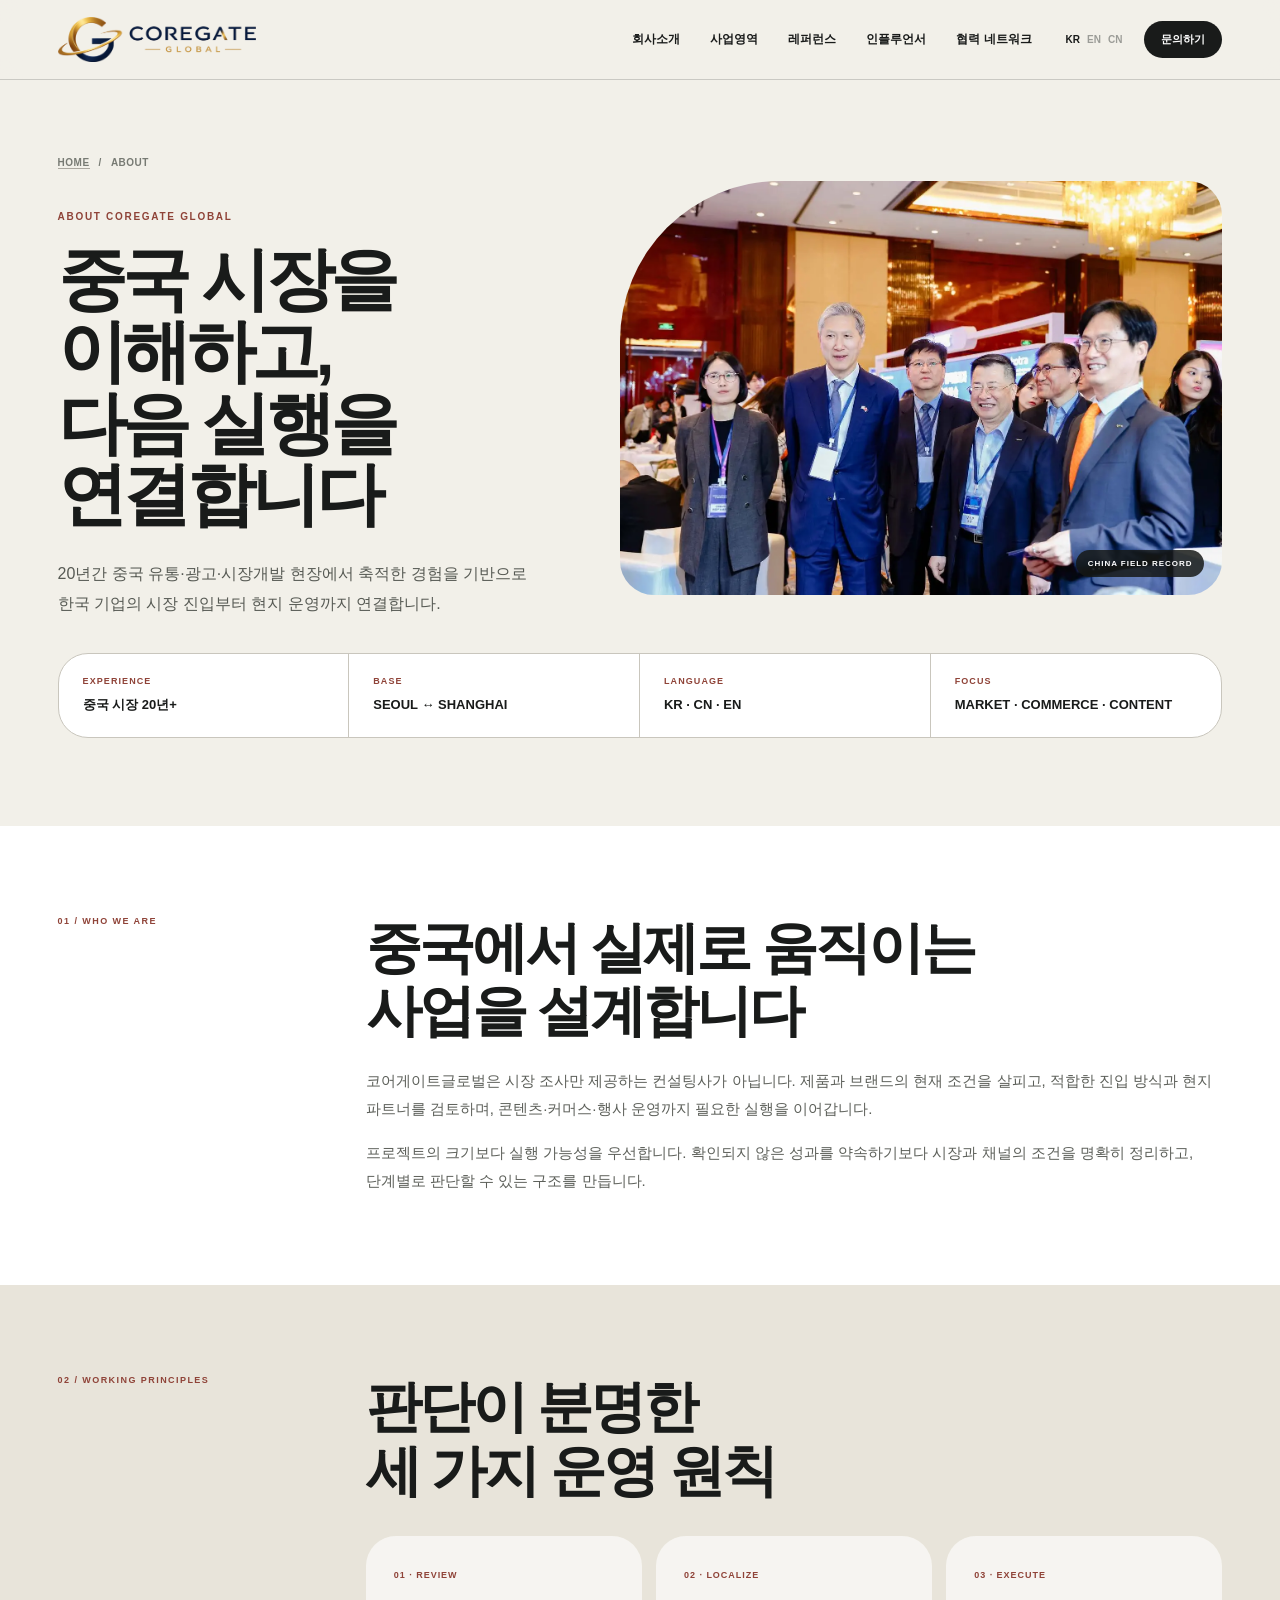
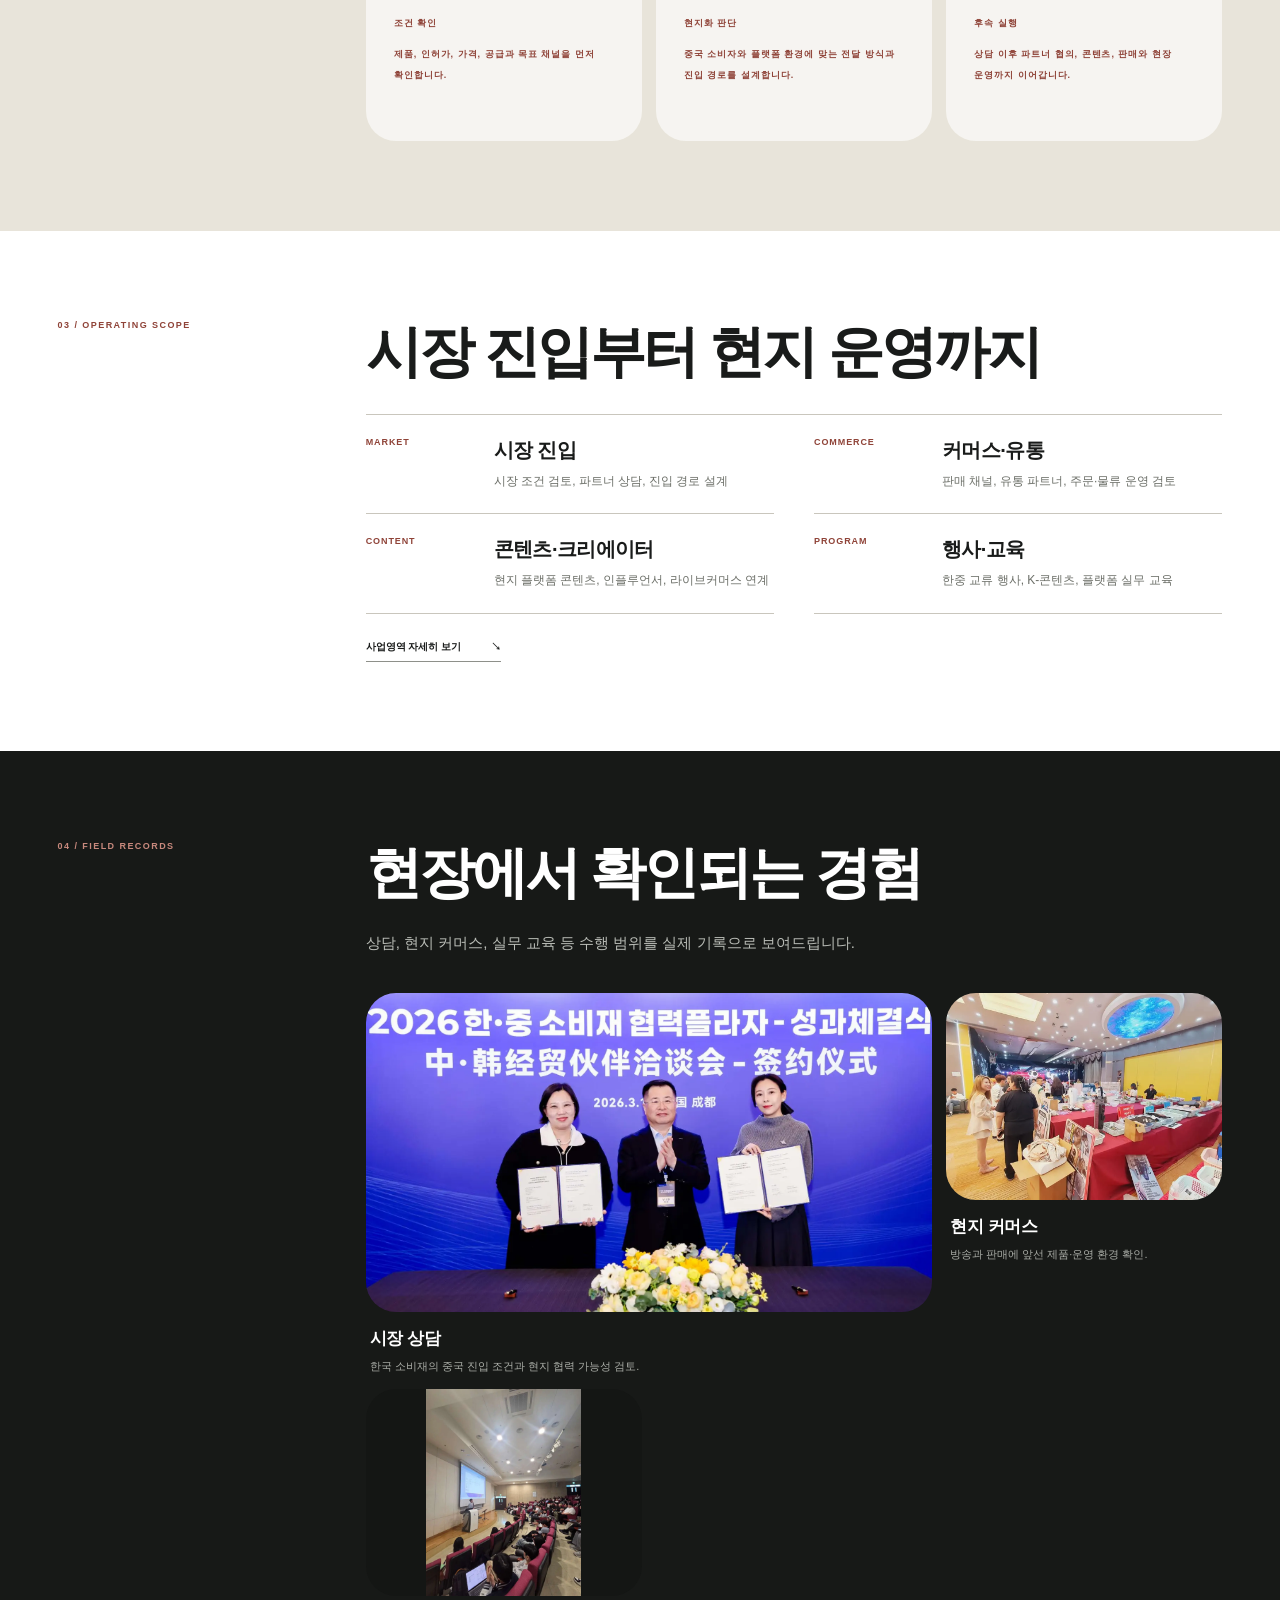
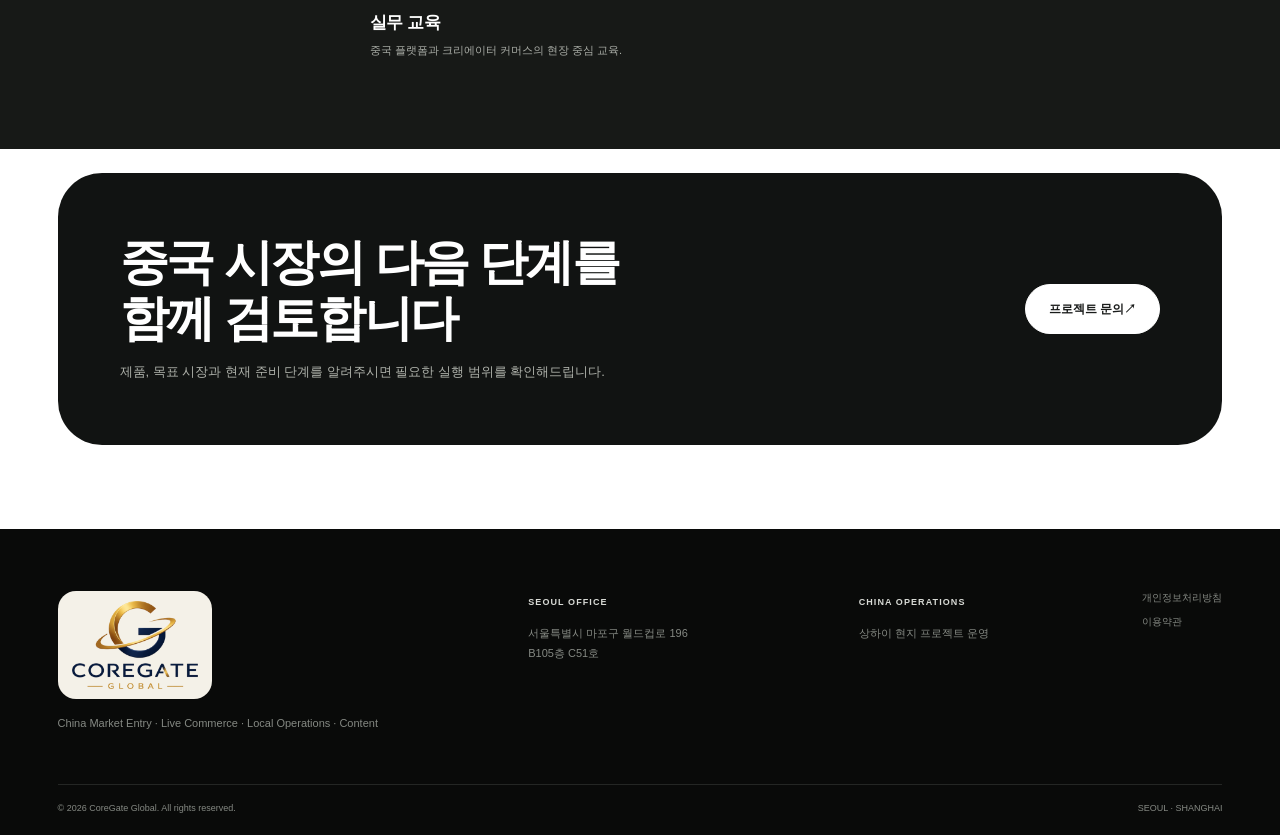
==== about/index.html @ c2f58ca5 "Expand company capability and network pages" ====
<!doctype html>
<html lang="ko">
<head>
  <meta charset="utf-8">
  <meta name="viewport" content="width=device-width,initial-scale=1">
  <meta name="description" content="20년 중국 시장 경험을 바탕으로 시장 진입, 유통, 콘텐츠, 현지 운영을 연결하는 CoreGate Global을 소개합니다.">
  <meta name="theme-color" content="#f2f0e9">
  <title>회사소개 | CoreGate Global</title>
  <link rel="canonical" href="https://www.coregateglobal.com/about/">
  <meta property="og:title" content="회사소개 | CoreGate Global">
  <meta property="og:description" content="중국 시장을 이해하고 한국 브랜드의 다음 실행을 연결합니다.">
  <meta property="og:type" content="website">
  <meta property="og:url" content="https://www.coregateglobal.com/about/">
  <meta property="og:image" content="https://www.coregateglobal.com/assets/media/kotra-chengdu-delegation.webp">
  <link rel="stylesheet" href="../assets/site.css">
  <link rel="stylesheet" href="../assets/pages.css">
</head>
<body>
  <a class="skip" href="#content">본문 바로가기</a>
  <header class="site-header">
    <div class="shell nav-row">
      <a class="wordmark" href="../index.html" aria-label="CoreGate Global 홈"><img src="../assets/media/coregate-global-logo-horizontal.png" alt="CoreGate Global"></a>
      <nav class="primary-nav" id="primary-nav" aria-label="주요 메뉴">
        <a href="./" aria-current="page"><span class="lang-ko">회사소개</span><span class="lang-en">About</span><span class="lang-zh">公司介绍</span></a>
        <a href="../business/"><span class="lang-ko">사업영역</span><span class="lang-en">Capabilities</span><span class="lang-zh">业务领域</span></a>
        <a href="../projects/"><span class="lang-ko">레퍼런스</span><span class="lang-en">References</span><span class="lang-zh">项目案例</span></a>
        <a href="../influencer/"><span class="lang-ko">인플루언서</span><span class="lang-en">Influencer</span><span class="lang-zh">达人合作</span></a>
        <a href="../network/"><span class="lang-ko">협력 네트워크</span><span class="lang-en">Network</span><span class="lang-zh">合作网络</span></a>
      </nav>
      <div class="nav-tools">
        <div class="language" aria-label="언어 선택"><button type="button" class="active" data-lang="ko">KR</button><button type="button" data-lang="en">EN</button><button type="button" data-lang="zh-CN">CN</button></div>
        <a class="nav-contact" href="../index.html#contact"><span class="lang-ko">문의하기</span><span class="lang-en">Contact</span><span class="lang-zh">联系</span></a>
        <button class="menu-toggle" type="button" aria-controls="primary-nav" aria-expanded="false" aria-label="메뉴 열기"><span></span><span></span></button>
      </div>
    </div>
  </header>

  <main id="content" class="subpage-main">
    <section class="page-hero">
      <div class="shell page-hero-grid">
        <div>
          <nav class="page-breadcrumb" aria-label="현재 위치"><a href="../index.html">HOME</a><span>/</span><span>ABOUT</span></nav>
          <p class="page-kicker">ABOUT COREGATE GLOBAL</p>
          <h1><span class="lang-ko">중국 시장을 이해하고,<br>다음 실행을 연결합니다</span><span class="lang-en">China insight.<br>Built for execution.</span><span class="lang-zh">理解中国市场，<br>连接下一步执行</span></h1>
          <p class="page-lead"><span class="lang-ko">20년간 중국 유통·광고·시장개발 현장에서 축적한 경험을 기반으로 한국 기업의 시장 진입부터 현지 운영까지 연결합니다.</span><span class="lang-en">Built on 20 years across China distribution, advertising and market development, we connect Korean companies from market entry to local execution.</span><span class="lang-zh">依托20年中国流通、广告及市场开发经验，为韩国企业衔接从市场进入到本地执行的全过程。</span></p>
        </div>
        <figure class="page-hero-media"><img src="../assets/media/kotra-chengdu-delegation.webp" alt="중국 현지 비즈니스 협력 현장"><figcaption>CHINA FIELD RECORD</figcaption></figure>
      </div>
    </section>

    <section class="page-facts-wrap" aria-label="회사 핵심 정보">
      <dl class="shell page-facts">
        <div><dt>EXPERIENCE</dt><dd><span class="lang-ko">중국 시장 20년+</span><span class="lang-en">20+ Years in China</span><span class="lang-zh">深耕中国市场20余年</span></dd></div>
        <div><dt>BASE</dt><dd>SEOUL ↔ SHANGHAI</dd></div>
        <div><dt>LANGUAGE</dt><dd>KR · CN · EN</dd></div>
        <div><dt>FOCUS</dt><dd>MARKET · COMMERCE · CONTENT</dd></div>
      </dl>
    </section>

    <section class="page-section">
      <div class="shell page-section-grid">
        <span class="page-section-label">01 / WHO WE ARE</span>
        <div class="page-copy">
          <h2><span class="lang-ko">중국에서 실제로 움직이는<br>사업을 설계합니다</span><span class="lang-en">Designed to move<br>in the China market.</span><span class="lang-zh">设计能够在中国市场<br>真正落地的业务</span></h2>
          <p><span class="lang-ko">코어게이트글로벌은 시장 조사만 제공하는 컨설팅사가 아닙니다. 제품과 브랜드의 현재 조건을 살피고, 적합한 진입 방식과 현지 파트너를 검토하며, 콘텐츠·커머스·행사 운영까지 필요한 실행을 이어갑니다.</span><span class="lang-en">CoreGate Global goes beyond market reports. We assess each product and brand, identify the right entry route and local partners, then connect the work to content, commerce and on-site programs.</span><span class="lang-zh">CoreGate Global不止提供市场报告。我们评估产品与品牌现状，筛选合适的进入路径与本地伙伴，并衔接内容、商业及现场项目执行。</span></p>
          <p><span class="lang-ko">프로젝트의 크기보다 실행 가능성을 우선합니다. 확인되지 않은 성과를 약속하기보다 시장과 채널의 조건을 명확히 정리하고, 단계별로 판단할 수 있는 구조를 만듭니다.</span><span class="lang-en">Feasibility comes before scale. Rather than promising unverified outcomes, we clarify market and channel conditions and build a structure for sound decisions at every stage.</span><span class="lang-zh">相较项目规模，我们更重视可执行性。不承诺未经验证的结果，而是明确市场与渠道条件，为各阶段建立可判断的工作结构。</span></p>
        </div>
      </div>
    </section>

    <section class="page-section alt">
      <div class="shell page-section-grid">
        <span class="page-section-label">02 / WORKING PRINCIPLES</span>
        <div class="page-copy">
          <h2><span class="lang-ko">판단이 분명한<br>세 가지 운영 원칙</span><span class="lang-en">Three principles<br>for clear execution.</span><span class="lang-zh">清晰执行的<br>三项原则</span></h2>
          <div class="principle-grid">
            <article><span>01 · REVIEW</span><h3><span class="lang-ko">조건 확인</span><span class="lang-en">Readiness First</span><span class="lang-zh">条件确认</span></h3><p><span class="lang-ko">제품, 인허가, 가격, 공급과 목표 채널을 먼저 확인합니다.</span><span class="lang-en">We begin with product, compliance, pricing, supply and channel readiness.</span><span class="lang-zh">首先确认产品、许可、价格、供应及目标渠道。</span></p></article>
            <article><span>02 · LOCALIZE</span><h3><span class="lang-ko">현지화 판단</span><span class="lang-en">Local Fit</span><span class="lang-zh">本地化判断</span></h3><p><span class="lang-ko">중국 소비자와 플랫폼 환경에 맞는 전달 방식과 진입 경로를 설계합니다.</span><span class="lang-en">We shape market messages and routes around Chinese consumers and platforms.</span><span class="lang-zh">依据中国消费者与平台环境设计传播方式和进入路径。</span></p></article>
            <article><span>03 · EXECUTE</span><h3><span class="lang-ko">후속 실행</span><span class="lang-en">Follow Through</span><span class="lang-zh">后续执行</span></h3><p><span class="lang-ko">상담 이후 파트너 협의, 콘텐츠, 판매와 현장 운영까지 이어갑니다.</span><span class="lang-en">After consultation, we continue through partner coordination, content, sales and field work.</span><span class="lang-zh">咨询后继续衔接伙伴洽谈、内容、销售及现场运营。</span></p></article>
          </div>
        </div>
      </div>
    </section>

    <section class="page-section">
      <div class="shell page-section-grid">
        <span class="page-section-label">03 / OPERATING SCOPE</span>
        <div class="page-copy">
          <h2><span class="lang-ko">시장 진입부터 현지 운영까지</span><span class="lang-en">From entry to local operations.</span><span class="lang-zh">从市场进入到本地运营</span></h2>
          <div class="operating-list">
            <article><span>MARKET</span><div><h3><span class="lang-ko">시장 진입</span><span class="lang-en">Market Entry</span><span class="lang-zh">市场进入</span></h3><p><span class="lang-ko">시장 조건 검토, 파트너 상담, 진입 경로 설계</span><span class="lang-en">Market review, partner consultation and entry planning</span><span class="lang-zh">市场条件评估、伙伴咨询与进入路径设计</span></p></div></article>
            <article><span>COMMERCE</span><div><h3><span class="lang-ko">커머스·유통</span><span class="lang-en">Commerce</span><span class="lang-zh">商业流通</span></h3><p><span class="lang-ko">판매 채널, 유통 파트너, 주문·물류 운영 검토</span><span class="lang-en">Sales channels, distribution partners and fulfillment review</span><span class="lang-zh">销售渠道、流通伙伴及订单物流运营评估</span></p></div></article>
            <article><span>CONTENT</span><div><h3><span class="lang-ko">콘텐츠·크리에이터</span><span class="lang-en">Content &amp; Creators</span><span class="lang-zh">内容与达人</span></h3><p><span class="lang-ko">현지 플랫폼 콘텐츠, 인플루언서, 라이브커머스 연계</span><span class="lang-en">Local-platform content, influencers and live commerce</span><span class="lang-zh">本地平台内容、达人及直播电商衔接</span></p></div></article>
            <article><span>PROGRAM</span><div><h3><span class="lang-ko">행사·교육</span><span class="lang-en">Programs &amp; Education</span><span class="lang-zh">活动与教育</span></h3><p><span class="lang-ko">한중 교류 행사, K-콘텐츠, 플랫폼 실무 교육</span><span class="lang-en">Korea–China events, K-content and platform education</span><span class="lang-zh">中韩交流活动、K-内容及平台实务教育</span></p></div></article>
          </div>
          <a class="page-inline-link" href="../business/"><span class="lang-ko">사업영역 자세히 보기</span><span class="lang-en">View Capabilities</span><span class="lang-zh">查看业务领域</span><span>↘</span></a>
        </div>
      </div>
    </section>

    <section class="page-section dark">
      <div class="shell page-section-grid">
        <span class="page-section-label">04 / FIELD RECORDS</span>
        <div class="page-copy">
          <h2><span class="lang-ko">현장에서 확인되는 경험</span><span class="lang-en">Experience, seen in the field.</span><span class="lang-zh">在现场得到印证的经验</span></h2>
          <p><span class="lang-ko">상담, 현지 커머스, 실무 교육 등 수행 범위를 실제 기록으로 보여드립니다.</span><span class="lang-en">Actual records across consultation, local commerce and practical education.</span><span class="lang-zh">以实际记录呈现市场咨询、本地商业及实务教育等工作范围。</span></p>
          <div class="page-photo-grid">
            <article class="page-photo wide"><figure><img src="../assets/media/kotra-china-entry-2026.webp" alt="중국 현지 시장 상담과 비즈니스 협의 현장" loading="lazy"></figure><h3><span class="lang-ko">시장 상담</span><span class="lang-en">Market Consultation</span><span class="lang-zh">市场咨询</span></h3><p><span class="lang-ko">한국 소비재의 중국 진입 조건과 현지 협력 가능성 검토.</span><span class="lang-en">Reviewing China-entry conditions and local partnership potential.</span><span class="lang-zh">评估韩国消费品进入中国的条件与本地合作可能性。</span></p></article>
            <article class="page-photo"><figure><img src="../assets/media/china-live-product-selection.webp" alt="중국 라이브커머스 제품 검토 현장" loading="lazy"></figure><h3><span class="lang-ko">현지 커머스</span><span class="lang-en">Local Commerce</span><span class="lang-zh">本地商业</span></h3><p><span class="lang-ko">방송과 판매에 앞선 제품·운영 환경 확인.</span><span class="lang-en">Product and operating review before broadcast and sales.</span><span class="lang-zh">直播与销售前的产品及运营环境确认。</span></p></article>
            <article class="page-photo contain"><figure><img src="../assets/media/creator-education-lecture.webp" alt="국내 도우인 실무 교육 강의 현장" loading="lazy"></figure><h3><span class="lang-ko">실무 교육</span><span class="lang-en">Practical Education</span><span class="lang-zh">实务教育</span></h3><p><span class="lang-ko">중국 플랫폼과 크리에이터 커머스의 현장 중심 교육.</span><span class="lang-en">Field-led education on China platforms and creator commerce.</span><span class="lang-zh">围绕中国平台与达人商业的现场型教育。</span></p></article>
          </div>
        </div>
      </div>
    </section>

    <section class="page-cta">
      <div class="shell page-cta-panel"><div><h2><span class="lang-ko">중국 시장의 다음 단계를<br>함께 검토합니다</span><span class="lang-en">Let’s review your next<br>move in China.</span><span class="lang-zh">共同研判中国市场的<br>下一步行动</span></h2><p><span class="lang-ko">제품, 목표 시장과 현재 준비 단계를 알려주시면 필요한 실행 범위를 확인해드립니다.</span><span class="lang-en">Share your product, target market and current stage—we will review the right scope.</span><span class="lang-zh">请告知产品、目标市场与当前准备阶段，我们将评估所需执行范围。</span></p></div><a class="button" href="../index.html#contact"><span class="lang-ko">프로젝트 문의</span><span class="lang-en">Start a Project</span><span class="lang-zh">项目咨询</span> ↗</a></div>
    </section>
  </main>

  <footer class="site-footer">
    <div class="shell footer-grid">
      <div class="footer-brand"><img src="../assets/media/coregate-global-logo.png" alt="CoreGate Global"><p>China Market Entry · Live Commerce · Local Operations · Content</p></div>
      <div><strong>SEOUL OFFICE</strong><p><span class="lang-ko">서울특별시 마포구 월드컵로 196<br>B105층 C51호</span><span class="lang-en">B105-C51, 196 World Cup-ro,<br>Mapo-gu, Seoul, Korea</span><span class="lang-zh">韩国首尔特别市麻浦区世界杯路196<br>B105层 C51号</span></p></div>
      <div><strong>CHINA OPERATIONS</strong><p><span class="lang-ko">상하이 현지 프로젝트 운영</span><span class="lang-en">Shanghai project operations</span><span class="lang-zh">上海本地项目运营</span></p></div>
      <div class="footer-links"><a href="../privacy.html"><span class="lang-ko">개인정보처리방침</span><span class="lang-en">Privacy</span><span class="lang-zh">隐私政策</span></a><a href="../terms.html"><span class="lang-ko">이용약관</span><span class="lang-en">Terms</span><span class="lang-zh">使用条款</span></a></div>
    </div>
    <div class="shell footer-bottom"><span>© 2026 CoreGate Global. All rights reserved.</span><span>SEOUL · SHANGHAI</span></div>
  </footer>
  <script src="../assets/site.js"></script>
</body>
</html>
---- assets/site.css ----
:root {
  --paper: #f2f0e9;
  --paper-deep: #e8e4da;
  --ink: #191b1a;
  --muted: #666963;
  --line: #c9c6bd;
  --white: #fff;
  --olive: #5e675b;
  --brick: #8f4338;
  --shell: 1380px;
  --gutter: clamp(22px, 4.5vw, 72px);
  --radius-lg: 44px;
  --radius-md: 28px;
  --radius-pill: 999px;
}

* { box-sizing: border-box; }
html { scroll-behavior: smooth; scroll-padding-top: 80px; }
body { margin: 0; background: var(--paper); color: var(--ink); font-family: "Pretendard", "Apple SD Gothic Neo", "Noto Sans KR", "Malgun Gothic", Arial, sans-serif; word-break: keep-all; -webkit-font-smoothing: antialiased; }
body.menu-open { overflow: hidden; }
a { color: inherit; text-decoration: none; }
button, input, select, textarea { font: inherit; }
button { color: inherit; }
img { display: block; width: 100%; }
figure, p, dl, dd { margin: 0; }
.shell { width: min(var(--shell), calc(100% - var(--gutter) * 2)); margin-inline: auto; }
.lang-en, .lang-zh { display: none; }
html[lang="en"] .lang-ko, html[lang="en"] .lang-zh { display: none !important; }
html[lang="en"] .lang-en { display: initial; }
html[lang="zh-CN"] .lang-ko, html[lang="zh-CN"] .lang-en { display: none !important; }
html[lang="zh-CN"] .lang-zh { display: initial; }
.skip { position: fixed; z-index: 999; left: 16px; top: -60px; padding: 12px 16px; background: var(--ink); color: var(--white); font-size: 13px; }
.skip:focus { top: 12px; }
.reveal { opacity: 1; transform: none; }
html.js .reveal { opacity: 0; transform: translateY(14px); transition: opacity .55s ease, transform .55s ease; }
html.js .reveal.is-visible { opacity: 1; transform: none; }

.site-header { position: fixed; z-index: 100; inset: 0 0 auto; height: 80px; background: rgba(242, 240, 233, .94); border-bottom: 1px solid rgba(25, 27, 26, .18); backdrop-filter: blur(12px); }
.nav-row { height: 100%; display: flex; align-items: center; }
.wordmark { display: inline-flex; align-items: center; min-width: 218px; }
.wordmark img { width: 198px; height: auto; }
.primary-nav { display: flex; align-self: stretch; gap: 30px; margin-left: auto; }
.primary-nav a { position: relative; display: grid; place-items: center; font-size: 12px; font-weight: 700; }
.primary-nav a::after { content: ""; position: absolute; left: 0; right: 100%; bottom: 18px; height: 1px; background: var(--ink); transition: right .2s ease; }
.primary-nav a:hover::after, .primary-nav a:focus-visible::after { right: 0; }
.nav-tools { display: flex; align-items: center; gap: 22px; margin-left: 34px; }
.language { display: flex; gap: 7px; }
.language button { padding: 0; border: 0; background: transparent; color: #9b9c97; font-size: 10px; font-weight: 850; cursor: pointer; }
.language button.active { color: var(--ink); }
.nav-contact { padding: 11px 17px; border-radius: var(--radius-pill); background: var(--ink); color: var(--white); font-size: 11px; font-weight: 800; }
.menu-toggle { display: none; width: 34px; height: 34px; padding: 7px; border: 0; background: transparent; cursor: pointer; }
.menu-toggle span { display: block; height: 1px; margin: 6px 0; background: var(--ink); }

.hero { min-height: 790px; padding: 80px 0 0; }
.hero-grid { display: grid; grid-template-columns: minmax(450px, .96fr) minmax(540px, 1.04fr); min-height: 710px; }
.hero-copy { display: flex; flex-direction: column; padding: 82px clamp(38px, 4.3vw, 68px) 50px 0; }
.overline { color: var(--brick); font-size: 10px; font-weight: 850; letter-spacing: .18em; }
.hero h1 { max-width: 760px; margin: 28px 0 0; font-size: clamp(50px, 4.75vw, 70px); line-height: 1.08; letter-spacing: -.057em; font-weight: 720; }
.hero-lead { max-width: 630px; margin-top: 30px; color: #545751; font-size: 16px; line-height: 1.78; }
.hero-actions { display: flex; align-items: center; gap: 27px; margin-top: 32px; }
.button { min-height: 50px; padding: 0 23px; border: 1px solid currentColor; border-radius: var(--radius-pill); display: inline-flex; align-items: center; justify-content: center; font-size: 12px; font-weight: 800; cursor: pointer; }
.button-dark { background: var(--ink); color: var(--white); border-color: var(--ink); }
.text-link { display: inline-flex; align-items: center; gap: 18px; padding: 14px 0 8px; border-bottom: 1px solid var(--ink); font-size: 12px; font-weight: 750; }
.text-link i { font-style: normal; }
.section-page-link { display: inline-flex; align-items: center; gap: 34px; margin-top: 30px; padding-bottom: 8px; border-bottom: 1px solid #8f918a; color: var(--ink); font-size: 10px; font-weight: 850; letter-spacing: .02em; }
.section-page-link i { font-style: normal; }
.section-page-link-light { margin-left: clamp(0px, 18vw, 250px); border-color: rgba(255,255,255,.45); color: #fff; }
@media (max-width: 760px) { .section-page-link-light { margin-left: 0; } }
.hero-facts { display: grid; grid-template-columns: .7fr 1.35fr 1fr; gap: 18px; margin-top: auto; padding-top: 22px; border-top: 1px solid var(--line); }
.hero-facts div { min-width: 0; }
.hero-facts dt { font-size: 13px; font-weight: 850; letter-spacing: -.015em; }
.hero-facts dd { margin-top: 6px; color: #74766f; font-size: 10px; font-weight: 700; letter-spacing: .04em; }
.hero-media { display: grid; grid-template-columns: minmax(0, 1.65fr) minmax(185px, .72fr); gap: 14px; min-width: 0; padding: 36px 0; }
.hero-media figure { position: relative; min-height: 0; overflow: hidden; border-radius: var(--radius-md); background: #dad7d0; }
.hero-media img { height: 100%; object-fit: cover; }
.hero-media figcaption { position: absolute; right: 12px; bottom: 12px; padding: 7px 9px; background: rgba(25, 27, 26, .82); color: var(--white); font-size: 8px; font-weight: 800; letter-spacing: .12em; }
.hero-main { height: 100%; border-radius: 160px 32px 32px 32px !important; }
.hero-main img { object-position: center; }
.hero-side { display: grid; grid-template-rows: 1fr 1fr; gap: 14px; min-height: 0; }
.hero-side figure:first-child { border-radius: 30px 90px 30px 30px; }
.hero-side figure:last-child { border-radius: 30px 30px 90px 30px; }
.hero-side figure:first-child img { object-position: center; }
.hero-side figure:last-child img { object-position: center; }

.intro-strip { padding: 18px 0 24px; background: var(--paper); }
.strip-grid { display: grid; grid-template-columns: repeat(4, 1fr); gap: 12px; }
.strip-grid span { padding: 15px 12px; border: 1px solid var(--line); border-radius: var(--radius-pill); background: var(--white); text-align: center; font-size: 9px; font-weight: 850; letter-spacing: .1em; }
.strip-grid span:first-child { border-left: 1px solid var(--line); }

.section { padding: clamp(62px, 6.4vw, 88px) 0; }
.about { background: var(--paper); }
.about .editorial-grid { padding: clamp(42px, 5vw, 68px); border-radius: var(--radius-lg); background: var(--white); }
.editorial-grid { display: block; }
.section-index { display: block; margin-bottom: 18px; }
.section-index p { color: var(--brick); font-size: 10px; font-weight: 850; letter-spacing: .17em; }
.editorial-copy h2, .section-heading h2, .network-content h2 { margin: 0; max-width: 900px; font-size: clamp(38px, 4.3vw, 60px); line-height: 1.13; letter-spacing: -.052em; font-weight: 700; }
.about-lead { max-width: 940px; margin-top: 28px; color: #565953; font-size: 16px; line-height: 1.85; }
.about-points { display: grid; grid-template-columns: repeat(3, 1fr); margin-top: 34px; border-top: 1px solid var(--line); }
.about-points article { min-width: 0; padding: 25px 30px 0 0; }
.about-points article + article { padding-left: 30px; border-left: 1px solid var(--line); }
.about-points span { color: var(--brick); font-size: 9px; font-weight: 850; letter-spacing: .12em; }
.about-points h3 { margin: 15px 0 0; font-size: 19px; letter-spacing: -.03em; }
.about-points p { margin-top: 9px; color: #696c66; font-size: 12px; line-height: 1.7; }

.capabilities { background: var(--paper-deep); }
.section-heading { display: block; }
.heading-note-dark { max-width: 720px; margin-top: 18px; color: #62655f; font-size: 14px; line-height: 1.72; }
.capability-list { display: grid; grid-template-columns: 1fr 1fr; gap: 0; margin-top: 34px; overflow: hidden; border: 1px solid rgba(25,27,26,.13); border-radius: 42px; background: rgba(255,255,255,.66); }
.capability-list article { display: grid; grid-template-columns: 112px minmax(0, 1fr); gap: 22px; min-width: 0; padding: 30px; border-bottom: 1px solid rgba(25,27,26,.12); }
.capability-list article:nth-child(odd) { border-right: 1px solid rgba(25,27,26,.12); }
.capability-list article:nth-last-child(-n+2) { border-bottom: 0; }
.service-code { padding-top: 6px; color: var(--brick); font-size: 9px; line-height: 1.4; font-weight: 850; letter-spacing: .1em; }
.capability-body { min-width: 0; }
.capability-list h3 { margin: 0; font-size: clamp(21px, 1.9vw, 28px); line-height: 1.24; letter-spacing: -.038em; }
.capability-list p { margin-top: 10px; color: #5f625c; font-size: 13px; line-height: 1.72; }
.capability-list ul { display: flex; flex-wrap: wrap; gap: 7px; margin: 18px 0 0; padding: 0; list-style: none; }
.capability-list li { padding: 7px 10px; border: 1px solid #cbc7bd; border-radius: var(--radius-pill); color: #575a54; font-size: 9px; font-weight: 750; }

.process { background: var(--paper); }
.process-grid { display: grid; grid-template-columns: minmax(300px, .72fr) minmax(520px, 1.28fr); gap: clamp(42px, 7vw, 100px); align-items: start; }
.section-index-label { color: var(--brick); font-size: 10px; font-weight: 850; letter-spacing: .17em; }
.process-intro h2 { margin: 22px 0 0; font-size: clamp(37px, 4.1vw, 56px); line-height: 1.14; letter-spacing: -.052em; }
.process-intro > p:last-child { max-width: 540px; margin-top: 24px; color: #60635d; font-size: 14px; line-height: 1.8; }
.process-list { margin: 0; padding: 0; border-top: 1px solid var(--line); list-style: none; }
.process-list li { display: grid; grid-template-columns: 54px 1fr; gap: 22px; padding: 21px 0; border-bottom: 1px solid var(--line); }
.process-list > li > span { color: var(--brick); font-size: 10px; font-weight: 850; letter-spacing: .1em; }
.process-list h3 { margin: 0; font-size: 21px; letter-spacing: -.03em; }
.process-list p { margin-top: 7px; color: #6b6e68; font-size: 12px; line-height: 1.65; }

.work { border-radius: 64px 64px 0 0; background: var(--ink); color: var(--white); overflow: hidden; }
.section-heading-light .section-index p { color: #9fa29b; }
.section-heading-light .heading-note { max-width: 620px; margin-top: 17px; color: #9fa29b; font-size: 12px; line-height: 1.7; }
.section-more { display: inline-flex; gap: 16px; margin-top: 20px; padding-bottom: 6px; border-bottom: 1px solid #777b75; color: #d5d8d2; font-size: 10px; font-weight: 800; }
.case-grid { display: grid; grid-template-columns: repeat(3, 1fr); gap: clamp(20px, 2.4vw, 34px); margin-top: 42px; }
.case-card { min-width: 0; padding: 12px 12px 24px; border: 1px solid #383b38; border-radius: 38px; background: #212321; }
.case-card-link { display: flex; flex-direction: column; height: 100%; }
.case-card figure { aspect-ratio: 4 / 3; overflow: hidden; border-radius: 25px; background: #2c2e2c; }
.case-card figure img { height: 100%; object-fit: cover; transition: transform .55s ease; }
.case-card:nth-child(2) figure img { object-fit: cover; }
.case-card:nth-child(3) figure img { object-fit: contain; }
.case-card .case-portrait img { object-fit: contain; background: #151715; }
.case-card:hover figure img { transform: scale(1.015); }
.case-meta { display: flex; justify-content: space-between; gap: 20px; margin: 15px 10px 0; padding-bottom: 11px; border-bottom: 1px solid #444744; color: #a9aca6; font-size: 8px; font-weight: 850; letter-spacing: .13em; }
.case-card h3 { margin: 16px 10px 0; font-size: clamp(22px, 2.2vw, 31px); line-height: 1.3; letter-spacing: -.035em; }
.case-card p { margin: 10px 10px 0; color: #aeb0ab; font-size: 13px; line-height: 1.72; }
.case-card-role { display: flex; gap: 12px; margin: 17px 10px 0; padding-top: 13px; border-top: 1px solid #3d403d; color: #c9ccc6; font-size: 9px; line-height: 1.5; }
.case-card-role b { flex: 0 0 auto; color: #858983; font-size: 8px; letter-spacing: .1em; }
.case-card-cta { display: inline-flex; align-items: center; justify-content: space-between; gap: 20px; margin: auto 10px 0; padding-top: 18px; color: #f0f2ed; font-size: 9px; font-weight: 800; letter-spacing: .04em; }

.kotra-feature { display: grid; grid-template-columns: minmax(0, 1.3fr) minmax(330px, .7fr); gap: 12px; margin-top: 42px; padding: 12px; border: 1px solid #3b3e3b; border-radius: 48px; background: #242624; }
.kotra-feature > figure { min-height: 460px; overflow: hidden; border-radius: 36px 110px 36px 36px; background: #181a18; }
.kotra-feature > figure img { height: 100%; object-fit: cover; object-position: center; }
.kotra-copy { display: flex; flex-direction: column; justify-content: center; padding: clamp(28px, 3.3vw, 48px); }
.kotra-meta { display: flex; justify-content: space-between; gap: 24px; padding-bottom: 14px; border-bottom: 1px solid #474a47; color: #a8aba5; font-size: 9px; font-weight: 850; letter-spacing: .12em; }
.kotra-copy h3 { margin: 24px 0 0; font-size: clamp(29px, 3vw, 43px); line-height: 1.18; letter-spacing: -.045em; }
.kotra-copy > p { margin-top: 19px; color: #b9bcb6; font-size: 14px; line-height: 1.8; }
.kotra-scope { display: flex; flex-wrap: wrap; gap: 8px; margin-top: 28px; }
.kotra-scope > span { padding: 9px 12px; border: 1px solid #555955; border-radius: var(--radius-pill); color: #d5d8d2; font-size: 9px; font-weight: 750; }
.case-entry { display: inline-flex; justify-content: space-between; gap: 20px; margin-top: 28px; padding-bottom: 7px; border-bottom: 1px solid #686c68; color: #f1f3ef; font-size: 10px; font-weight: 800; }
.kotra-feature, .case-card { transition: border-color .25s ease, transform .25s ease; }
.kotra-feature:hover, .case-card:hover { border-color: #656965; transform: translateY(-2px); }

.creator-records { background: var(--paper-deep); }
.record-heading { display: grid; grid-template-columns: minmax(170px, .34fr) minmax(0, 1fr); gap: clamp(30px, 5vw, 78px); align-items: end; }
.record-heading .section-index { align-self: start; }
.record-heading h2 { margin: 0; max-width: 900px; font-size: clamp(38px, 4.3vw, 60px); line-height: 1.13; letter-spacing: -.052em; font-weight: 700; }
.record-heading > div:last-child > p { max-width: 720px; margin-top: 20px; color: #5f625c; font-size: 14px; line-height: 1.75; }
.record-panel { display: grid; min-width: 0; overflow: hidden; border-radius: 52px; }
.record-collaboration { grid-template-columns: minmax(330px, .72fr) minmax(0, 1.28fr); gap: clamp(28px, 4vw, 60px); margin-top: 42px; padding: clamp(18px, 2.2vw, 30px); background: #191b1a; color: var(--white); }
.record-panel .record-copy { display: flex; flex-direction: column; justify-content: center; min-width: 0; padding: clamp(22px, 3.2vw, 46px); }
.record-label { color: var(--brick); font-size: 9px; font-weight: 850; letter-spacing: .16em; }
.record-collaboration .record-label { color: #d18a7d; }
.record-copy h3 { margin: 22px 0 0; font-size: clamp(30px, 3.4vw, 48px); line-height: 1.15; letter-spacing: -.05em; }
.record-copy > p { margin-top: 22px; color: #666a63; font-size: 14px; line-height: 1.85; }
.record-collaboration .record-copy > p { color: #b8bbb5; }
.record-keywords { display: flex; flex-wrap: wrap; gap: 8px; margin-top: 28px; }
.record-keywords span { padding: 9px 12px; border: 1px solid #444744; border-radius: var(--radius-pill); color: #c7cac4; font-size: 8px; font-weight: 850; letter-spacing: .09em; }
.record-detail-link { display: inline-flex; justify-content: space-between; gap: 20px; align-self: flex-start; margin-top: 28px; padding-bottom: 7px; border-bottom: 1px solid #616561; color: #f0f2ed; font-size: 10px; font-weight: 800; }
.record-detail-dark { border-color: #999b95; color: var(--ink); }
.collaboration-media { display: grid; grid-template-columns: minmax(0, 1fr) clamp(140px, 14vw, 210px); grid-template-rows: 42fr 58fr; gap: 12px; min-width: 0; min-height: 560px; }
.collaboration-media figure { overflow: hidden; background: #2a2d2a; }
.collaboration-media img { height: 100%; object-fit: cover; }
.collaboration-stage { grid-row: 1 / -1; border-radius: 130px 32px 32px 32px; }
.collaboration-stage img { object-position: center; }
.collaboration-partners { border-radius: 32px 92px 32px 32px; }
.collaboration-partners img { object-position: center 23%; }
.collaboration-live { border-radius: 32px; }
.collaboration-live img { object-fit: contain; background: #090a09; }
.record-education { grid-template-columns: minmax(0, 1.16fr) minmax(350px, .84fr); gap: clamp(32px, 4.5vw, 68px); margin-top: 22px; padding: clamp(18px, 2.2vw, 30px); border: 1px solid #d1cec5; background: #f9f7f1; color: var(--ink); }
.education-media { position: relative; min-height: 500px; }
.education-media figure { overflow: hidden; background: #d7d4cc; }
.education-media img { height: 100%; object-fit: cover; }
.education-main { position: absolute; inset: 0; border-radius: 34px 150px 34px 34px; }
.education-main img { object-position: 38% center; }
.education-side { position: absolute; right: 20px; bottom: 20px; width: 40%; aspect-ratio: 1; border: 9px solid #f9f7f1; border-radius: 50%; }
.education-side img { object-position: 55% center; }
.education-examples { display: grid; gap: 0; margin: 28px 0 0; padding: 0; border-top: 1px solid #d5d2c9; list-style: none; }
.education-examples li { padding: 12px 0; border-bottom: 1px solid #d5d2c9; color: #494c47; font-size: 12px; font-weight: 700; }
.education-examples li::before { content: "↘"; display: inline-block; width: 24px; color: var(--brick); }

.incubator { background: var(--paper); color: var(--white); }
.incubator-grid { display: grid; grid-template-columns: .66fr 1.34fr; gap: clamp(40px, 6vw, 82px); align-items: center; padding: clamp(44px, 5vw, 68px); border-radius: 52px; background: var(--olive); }
.incubator-label { display: flex; flex-direction: column; align-items: flex-start; }
.incubator-label span { font-size: 9px; font-weight: 850; letter-spacing: .16em; }
.incubator-label b { margin-top: 27px; font-family: Georgia, "Times New Roman", serif; font-size: clamp(36px, 4.4vw, 60px); line-height: .96; letter-spacing: -.045em; font-weight: 400; }
.incubator h2 { margin: 0; font-size: clamp(38px, 4.3vw, 60px); line-height: 1.12; letter-spacing: -.052em; font-weight: 680; }
.incubator p { max-width: 760px; margin-top: 30px; padding-top: 22px; border-top: 1px solid rgba(255,255,255,.35); color: #e3e6e0; font-size: 15px; line-height: 1.85; }

.network { background: var(--white); }
.network-lead { max-width: 800px; margin-top: 24px; color: #5f625c; font-size: 15px; line-height: 1.85; }
.network-grid { display: grid; grid-template-columns: 1fr 1fr; column-gap: 42px; margin-top: 32px; border-top: 1px solid var(--line); }
.network-grid article { display: flex; align-items: center; gap: 18px; min-width: 0; padding: 22px 0; border-bottom: 1px solid var(--line); }
.network-grid article > span { flex: 0 0 auto; min-width: 94px; height: 30px; padding: 0 10px; display: inline-flex; align-items: center; justify-content: center; border-radius: var(--radius-pill); background: var(--paper-deep); color: var(--brick); font-size: 8px; line-height: 1; font-weight: 850; letter-spacing: .08em; }
.network-grid h3 { margin: 0; font-size: 20px; letter-spacing: -.03em; }
.network-grid p { margin-top: 5px; color: #6d7069; font-size: 12px; }

.association { padding: 18px 0 64px; background: var(--white); color: var(--white); }
.association-row { display: grid; grid-template-columns: 1fr .72fr; gap: clamp(42px, 6vw, 88px); align-items: center; padding: clamp(40px, 5vw, 64px); border-radius: 44px; background: var(--brick); }
.association .overline { color: #f0d7d2; }
.association h2 { max-width: 720px; margin: 15px 0 0; font-size: clamp(30px, 3.9vw, 55px); line-height: 1.17; letter-spacing: -.05em; }
.association-row > p { color: #f3ded9; font-size: 14px; line-height: 1.85; }

.contact { background: var(--paper); color: var(--white); }
.contact-grid { display: grid; grid-template-columns: .85fr 1.15fr; gap: clamp(48px, 7vw, 96px); padding: clamp(46px, 5.5vw, 76px); border-radius: 52px; background: #111312; }
.contact .overline { color: #aeb1aa; }
.contact-copy h2 { margin: 28px 0 0; font-size: clamp(43px, 5vw, 72px); line-height: 1.1; letter-spacing: -.06em; font-weight: 650; }
.contact-copy > p:not(.overline) { max-width: 560px; margin-top: 34px; color: #afb2ac; font-size: 14px; line-height: 1.85; }
.inquiry-guide { display: grid; gap: 0; max-width: 560px; margin: 24px 0 0; padding: 0; border-top: 1px solid #373a37; list-style: none; }
.inquiry-guide li { padding: 11px 0; border-bottom: 1px solid #373a37; color: #d3d6d0; font-size: 11px; line-height: 1.55; }
.inquiry-guide li::before { content: "↘"; display: inline-block; width: 24px; color: #c77d70; }
.contact-copy > a { display: inline-block; margin-top: 27px; padding-bottom: 5px; border-bottom: 1px solid #777b75; font-size: 14px; }
.inquiry-form { display: grid; grid-template-columns: 1fr 1fr; gap: 23px 20px; }
.inquiry-form label { display: flex; flex-direction: column; gap: 10px; color: #c8cac5; font-size: 10px; font-weight: 700; letter-spacing: .03em; }
.inquiry-form .full { grid-column: 1 / -1; }
.inquiry-form input, .inquiry-form select, .inquiry-form textarea { width: 100%; padding: 13px 14px; border: 1px solid #4c504b; border-radius: 14px; outline: none; background: rgba(255,255,255,.035); color: var(--white); }
.inquiry-form input:focus, .inquiry-form select:focus, .inquiry-form textarea:focus { border-color: var(--white); }
.inquiry-form select option { color: var(--ink); }
.inquiry-form textarea { resize: vertical; }
.inquiry-form .consent { flex-direction: row; align-items: flex-start; gap: 10px; font-size: 11px; line-height: 1.6; }
.inquiry-form .consent input { width: auto; margin-top: 2px; accent-color: var(--brick); }
.button-light { border-color: var(--white); background: var(--white); color: var(--ink); }
.honey { display: none !important; }

.site-footer { padding: 62px 0 22px; background: #090a09; color: #858983; }
.footer-grid { display: grid; grid-template-columns: 1.35fr .9fr .75fr auto; gap: 50px; }
.footer-brand img { width: 154px; height: auto; padding: 10px 14px; border-radius: 18px; background: #f4f1e8; }
.footer-grid strong { color: #d8dad5; font-size: 9px; letter-spacing: .12em; }
.footer-grid p { margin-top: 15px; font-size: 11px; line-height: 1.8; }
.footer-links { display: flex; flex-direction: column; gap: 10px; font-size: 10px; }
.footer-bottom { display: flex; justify-content: space-between; gap: 30px; margin-top: 50px; padding-top: 18px; border-top: 1px solid #242624; font-size: 9px; }

@media (max-width: 1120px) {
  .primary-nav { display: none; position: fixed; inset: 80px 0 auto; padding: 16px var(--gutter) 26px; background: var(--paper); border-bottom: 1px solid var(--ink); }
  .primary-nav.open { display: block; }
  .primary-nav a { display: block; padding: 15px 0; border-bottom: 1px solid var(--line); font-size: 14px; }
  .primary-nav a::after { display: none; }
  .nav-tools { margin-left: auto; }
  .menu-toggle { display: block; }
  .hero-grid { grid-template-columns: 1fr; }
  .hero-copy { min-height: 650px; padding-right: 0; }
  .hero-media { height: 690px; padding: 0 0 44px; }
  .hero-main { height: auto; }
  .editorial-grid { grid-template-columns: 150px 1fr; gap: 50px; }
  .section-heading { grid-template-columns: 190px 1fr; gap: 50px; }
  .kotra-feature { grid-template-columns: 1fr; }
  .kotra-feature > figure { min-height: 0; aspect-ratio: 3 / 2; }
  .record-collaboration, .record-education { grid-template-columns: 1fr; }
  .collaboration-media { min-height: 520px; }
  .education-media { min-height: 560px; }
  .case-grid { gap: 24px; }
  .capability-list { grid-template-columns: 1fr; }
  .capability-list article, .capability-list article:nth-child(odd), .capability-list article:nth-last-child(-n+2) { border-right: 0; border-bottom: 1px solid rgba(25,27,26,.12); }
  .capability-list article:last-child { border-bottom: 0; }
  .process-grid { grid-template-columns: 1fr; }
  .contact-grid { grid-template-columns: 1fr 1fr; gap: 65px; }
  .footer-grid { grid-template-columns: 1.15fr .9fr .75fr; }
  .footer-links { grid-column: 2 / -1; flex-direction: row; }
}

@media (max-width: 760px) {
  :root { --gutter: 20px; }
  html { scroll-padding-top: 68px; }
  .site-header { height: 68px; }
  .wordmark { min-width: 0; }
  .wordmark img { width: 150px; }
  .nav-tools { gap: 14px; }
  .language { gap: 5px; }
  .nav-contact { display: none; }
  .primary-nav { inset: 68px 0 auto; }
  .hero { padding-top: 68px; }
  .hero-copy { min-height: 585px; padding: 73px 0 45px; }
  .hero h1 { margin-top: 24px; font-size: clamp(43px, 13.5vw, 60px); }
  .hero-lead { font-size: 14px; }
  .hero-actions { align-items: stretch; flex-direction: column; gap: 10px; }
  .text-link { justify-content: space-between; }
  .hero-facts { grid-template-columns: 1fr 1fr; gap: 18px; }
  .hero-facts div:last-child { grid-column: 1 / -1; }
  .hero-media { grid-template-columns: 1fr; height: auto; padding: 0 0 22px; }
  .hero-main { aspect-ratio: 4 / 3; }
  .hero-main { border-radius: 90px 26px 26px 26px !important; }
  .hero-side { grid-template-columns: 1fr 1fr; grid-template-rows: auto; }
  .hero-side figure { aspect-ratio: 1; }
  .strip-grid { grid-template-columns: 1fr 1fr; }
  .strip-grid span { padding: 15px 8px; font-size: 8px; }
  .section { padding: 72px 0; }
  .about .editorial-grid { padding: 42px 24px; border-radius: 32px; }
  .editorial-grid, .section-heading { display: block; }
  .section-index { margin-bottom: 15px; }
  .editorial-copy h2, .section-heading h2, .network-content h2 { font-size: 39px; }
  .about-lead { font-size: 14px; }
  .about-points { grid-template-columns: 1fr; }
  .about-points article { padding: 20px 0; }
  .about-points article + article { padding-left: 0; border-left: 0; border-top: 1px solid var(--line); }
  .capability-list { grid-template-columns: 1fr; margin-top: 30px; border-radius: 30px; }
  .capability-list article { display: block; padding: 24px 20px; border-bottom: 1px solid rgba(25,27,26,.12); }
  .capability-list article:nth-child(odd) { border-right: 0; }
  .capability-list article:last-child { border-bottom: 0; }
  .service-code { display: block; padding-top: 0; }
  .capability-body { margin-top: 14px; }
  .capability-list h3 { font-size: 21px; }
  .capability-list p { margin-top: 7px; font-size: 13px; }
  .capability-list ul { margin-top: 15px; }
  .process-intro h2 { font-size: 39px; }
  .process-list li { grid-template-columns: 44px 1fr; gap: 14px; }
  .case-grid { grid-template-columns: 1fr; margin-top: 42px; }
  .case-card { border-radius: 28px; }
  .case-card figure { border-radius: 20px; }
  .case-card h3 { font-size: 26px; }
  .work { border-radius: 36px 36px 0 0; }
  .kotra-feature { margin-top: 32px; border-radius: 30px; }
  .kotra-feature > figure { border-radius: 22px 70px 22px 22px; }
  .kotra-copy { padding: 24px 12px 20px; }
  .kotra-copy h3 { font-size: 31px; }
  .record-heading { display: block; }
  .record-heading h2 { font-size: 39px; }
  .record-panel { border-radius: 32px; }
  .record-collaboration, .record-education { gap: 20px; padding: 14px; }
  .record-panel .record-copy { padding: 26px 10px; }
  .record-copy h3 { font-size: 32px; }
  .collaboration-media { grid-template-columns: 1fr 1fr; grid-template-rows: auto auto; min-height: 0; }
  .collaboration-stage { grid-column: 1 / -1; grid-row: auto; aspect-ratio: 4 / 3; border-radius: 72px 22px 22px 22px; }
  .collaboration-partners { aspect-ratio: 3 / 4; border-radius: 22px 70px 22px 22px; }
  .collaboration-live { aspect-ratio: 3 / 4; border-radius: 22px; }
  .education-media { min-height: 390px; }
  .education-main { border-radius: 22px 86px 22px 22px; }
  .education-side { right: 12px; bottom: 12px; width: 43%; border-width: 6px; }
  .incubator-grid { grid-template-columns: 1fr; gap: 38px; }
  .incubator-grid { padding: 44px 24px; border-radius: 32px; }
  .incubator-label b { margin-top: 28px; }
  .incubator h2 { font-size: 40px; }
  .network-grid { grid-template-columns: 1fr; margin-top: 30px; }
  .network-grid article { padding: 18px 0; }
  .association { padding: 72px 0; }
  .association-row { grid-template-columns: 1fr; gap: 34px; }
  .association-row { padding: 38px 24px; border-radius: 30px; }
  .association h2 { font-size: 36px; }
  .contact-grid { grid-template-columns: 1fr; gap: 55px; }
  .contact-grid { padding: 44px 22px; border-radius: 32px; }
  .inquiry-form { grid-template-columns: 1fr; }
  .inquiry-form label, .inquiry-form .full { grid-column: auto; }
  .footer-grid { grid-template-columns: 1fr; gap: 34px; }
  .footer-links { grid-column: auto; }
  .footer-bottom { flex-direction: column; gap: 8px; }
}

@media (prefers-reduced-motion: reduce) {
  html { scroll-behavior: auto; }
  .reveal { opacity: 1; transform: none; transition: none; }
  .case-card figure img { transition: none; }
  .kotra-feature, .case-card { transition: none; }
}
---- assets/pages.css ----
.subpage-main { padding-top: 80px; }
.page-hero { padding: clamp(54px, 6vw, 90px) 0 34px; background: var(--paper); }
.page-hero-grid { display: grid; grid-template-columns: minmax(400px, .88fr) minmax(520px, 1.12fr); gap: clamp(42px, 7vw, 100px); align-items: center; }
.page-breadcrumb { display: flex; flex-wrap: wrap; gap: 9px; color: #777a73; font-size: 10px; font-weight: 750; letter-spacing: .05em; }
.page-breadcrumb a { border-bottom: 1px solid #aaa79f; }
.page-kicker { margin-top: 42px; color: var(--brick); font-size: 10px; font-weight: 850; letter-spacing: .17em; }
.page-hero h1 { margin: 22px 0 0; font-size: clamp(46px, 5.4vw, 76px); line-height: 1.04; letter-spacing: -.065em; font-weight: 710; }
.page-lead { max-width: 680px; margin-top: 28px; color: #575a54; font-size: 16px; line-height: 1.86; }
.page-hero-media { position: relative; aspect-ratio: 16 / 11; overflow: hidden; border-radius: 160px 34px 34px 34px; background: #d7d4cb; }
.page-hero-media img { width: 100%; height: 100%; object-fit: cover; }
.page-hero-media.contain img { object-fit: contain; background: #171917; }
.page-hero-media figcaption { position: absolute; right: 18px; bottom: 18px; padding: 9px 12px; border-radius: 999px; background: rgba(22,24,22,.84); color: #fff; font-size: 8px; font-weight: 850; letter-spacing: .12em; }

.page-facts-wrap { padding: 0 0 clamp(58px, 7vw, 88px); background: var(--paper); }
.page-facts { display: grid; grid-template-columns: repeat(4, 1fr); overflow: hidden; border: 1px solid var(--line); border-radius: 30px; background: #fff; }
.page-facts div { min-width: 0; padding: 22px 24px; border-right: 1px solid var(--line); }
.page-facts div:last-child { border-right: 0; }
.page-facts dt { color: var(--brick); font-size: 9px; font-weight: 850; letter-spacing: .12em; }
.page-facts dd { margin-top: 9px; font-size: 13px; font-weight: 720; line-height: 1.55; }

.page-section { padding: clamp(66px, 7vw, 96px) 0; background: #fff; }
.page-section.alt { background: var(--paper-deep); }
.page-section.dark { background: #171917; color: #fff; }
.page-section-grid { display: grid; grid-template-columns: minmax(150px, .27fr) minmax(0, 1fr); gap: clamp(38px, 6vw, 90px); }
.page-section-label { color: var(--brick); font-size: 9px; font-weight: 850; letter-spacing: .16em; }
.dark .page-section-label { color: #c8897d; }
.page-copy { min-width: 0; }
.page-copy > h2 { max-width: 970px; margin: 0; font-size: clamp(35px, 4.4vw, 60px); line-height: 1.13; letter-spacing: -.053em; }
.page-copy > p { max-width: 900px; margin-top: 24px; color: #5d605a; font-size: 15px; line-height: 1.9; }
.dark .page-copy > p { color: #b9bcb6; }
.page-copy > p + p { margin-top: 15px; }
.page-inline-link { display: inline-flex; justify-content: space-between; gap: 30px; margin-top: 26px; padding-bottom: 7px; border-bottom: 1px solid #8e908a; font-size: 10px; font-weight: 850; }

.principle-grid { display: grid; grid-template-columns: repeat(3, 1fr); gap: 14px; margin-top: 34px; }
.principle-grid article { min-height: 205px; padding: 28px; border-radius: 30px; background: var(--paper); }
.alt .principle-grid article { background: rgba(255,255,255,.62); }
.principle-grid span { color: var(--brick); font-size: 9px; font-weight: 850; letter-spacing: .11em; }
.principle-grid h3 { margin: 24px 0 0; font-size: 22px; letter-spacing: -.035em; }
.principle-grid p { margin-top: 11px; color: #686b64; font-size: 12px; line-height: 1.75; }

.page-photo-grid { display: grid; grid-template-columns: repeat(12, 1fr); gap: 14px; margin-top: 36px; }
.page-photo { grid-column: span 4; min-width: 0; }
.page-photo.wide { grid-column: span 8; }
.page-photo figure { aspect-ratio: 4 / 3; overflow: hidden; border-radius: 30px; background: #d1cec5; }
.page-photo.wide figure { aspect-ratio: 16 / 9; }
.page-photo img { width: 100%; height: 100%; object-fit: cover; }
.page-photo.contain img { object-fit: contain; background: #141614; }
.page-photo h3 { margin: 15px 4px 0; font-size: 17px; letter-spacing: -.025em; }
.page-photo p { margin: 7px 4px 0; color: #70736c; font-size: 11px; line-height: 1.65; }
.dark .page-photo p { color: #aaaDA7; }

.operating-list { display: grid; grid-template-columns: 1fr 1fr; gap: 0 40px; margin-top: 30px; border-top: 1px solid var(--line); }
.operating-list article { display: grid; grid-template-columns: 108px 1fr; gap: 20px; padding: 22px 0; border-bottom: 1px solid var(--line); }
.operating-list > article > span { color: var(--brick); font-size: 9px; font-weight: 850; letter-spacing: .1em; }
.operating-list h3 { margin: 0; font-size: 20px; letter-spacing: -.03em; }
.operating-list p { margin-top: 7px; color: #6b6e67; font-size: 12px; line-height: 1.7; }
.operating-list-dark { border-color: rgba(255,255,255,.18); }
.operating-list-dark article { border-color: rgba(255,255,255,.18); }
.operating-list-dark p { color: #aeb1aa; }

.service-directory { margin-top: 36px; border-top: 1px solid var(--line); }
.service-row { display: grid; grid-template-columns: 100px minmax(250px, .7fr) minmax(360px, 1.3fr); gap: clamp(24px, 4vw, 56px); align-items: start; padding: 34px 0; border-bottom: 1px solid var(--line); }
.service-row > span { color: var(--brick); font-size: 9px; font-weight: 850; letter-spacing: .11em; }
.service-row h3 { margin: 0; font-size: clamp(25px, 2.6vw, 36px); line-height: 1.2; letter-spacing: -.045em; }
.service-row-copy > p { color: #5e615a; font-size: 13px; line-height: 1.8; }
.service-row-meta { display: flex; flex-wrap: wrap; gap: 7px; margin-top: 15px; }
.service-row-meta span { padding: 7px 10px; border: 1px solid #cecac1; border-radius: 999px; color: #555851; font-size: 9px; font-weight: 750; }
.service-row a { display: inline-flex; gap: 16px; margin-top: 18px; padding-bottom: 5px; border-bottom: 1px solid #8c8f88; font-size: 9px; font-weight: 850; }

.case-feature { display: grid; grid-template-columns: minmax(0, 1.18fr) minmax(350px, .82fr); gap: 14px; margin-top: 36px; padding: 14px; border-radius: 48px; background: #222422; }
.case-feature figure { min-height: 500px; overflow: hidden; border-radius: 34px 120px 34px 34px; background: #111; }
.case-feature img { width: 100%; height: 100%; object-fit: cover; }
.case-feature-copy { display: flex; flex-direction: column; justify-content: center; padding: clamp(28px, 4vw, 50px); }
.case-feature-copy > span { color: #d0897b; font-size: 9px; font-weight: 850; letter-spacing: .12em; }
.case-feature-copy h3 { margin: 22px 0 0; font-size: clamp(29px, 3.1vw, 44px); line-height: 1.16; letter-spacing: -.048em; }
.case-feature-copy p { margin-top: 18px; color: #b9bcb6; font-size: 13px; line-height: 1.8; }
.case-feature-copy a { align-self: flex-start; margin-top: 25px; padding-bottom: 6px; border-bottom: 1px solid #737772; color: #fff; font-size: 10px; font-weight: 850; }

.channel-board { display: grid; grid-template-columns: repeat(5, 1fr); gap: 10px; margin-top: 32px; }
.channel-board span { min-height: 76px; display: grid; place-items: center; padding: 12px; border: 1px solid rgba(255,255,255,.22); border-radius: 28px; color: #eceee9; font-size: 11px; font-weight: 780; text-align: center; }
.channel-board span:nth-child(2), .channel-board span:nth-child(5) { border-radius: 50px 24px 24px 24px; }
.network-note { margin-top: 22px; color: #969a93; font-size: 11px; line-height: 1.75; }

.page-cta { padding: 24px 0 84px; background: #fff; }
.page-cta-panel { display: flex; justify-content: space-between; gap: 44px; align-items: center; padding: clamp(38px, 5vw, 62px); border-radius: 44px; background: #111312; color: #fff; }
.page-cta h2 { margin: 0; font-size: clamp(30px, 3.8vw, 50px); line-height: 1.15; letter-spacing: -.05em; }
.page-cta p { margin-top: 14px; color: #aeb1aa; font-size: 13px; line-height: 1.75; }
.page-cta .button { flex: 0 0 auto; border-color: #fff; background: #fff; color: var(--ink); }

@media (max-width: 1120px) {
  .page-hero-grid { grid-template-columns: 1fr; }
  .page-hero-media { aspect-ratio: 16 / 9; }
  .page-facts { grid-template-columns: 1fr 1fr; }
  .page-facts div:nth-child(2) { border-right: 0; }
  .page-facts div:nth-child(-n+2) { border-bottom: 1px solid var(--line); }
  .case-feature { grid-template-columns: 1fr; }
  .case-feature figure { min-height: 0; aspect-ratio: 16 / 9; }
}

@media (max-width: 760px) {
  .subpage-main { padding-top: 68px; }
  .page-hero { padding-top: 44px; }
  .page-kicker { margin-top: 32px; }
  .page-hero h1 { font-size: 43px; }
  .page-lead { font-size: 14px; }
  .page-hero-media { aspect-ratio: 4 / 3; border-radius: 82px 24px 24px 24px; }
  .page-facts { grid-template-columns: 1fr; border-radius: 24px; }
  .page-facts div, .page-facts div:nth-child(2) { border-right: 0; border-bottom: 1px solid var(--line); }
  .page-facts div:last-child { border-bottom: 0; }
  .page-section-grid { display: block; }
  .page-section-label { display: block; margin-bottom: 18px; }
  .page-copy > h2 { font-size: 37px; }
  .principle-grid { grid-template-columns: 1fr; }
  .principle-grid article { min-height: 0; }
  .page-photo-grid { grid-template-columns: 1fr 1fr; gap: 12px; }
  .page-photo, .page-photo.wide { grid-column: auto; }
  .page-photo.wide { grid-column: 1 / -1; }
  .page-photo figure, .page-photo.wide figure { aspect-ratio: 4 / 3; border-radius: 22px; }
  .operating-list { grid-template-columns: 1fr; }
  .operating-list article { grid-template-columns: 86px 1fr; gap: 14px; }
  .service-row { grid-template-columns: 1fr; gap: 13px; padding: 27px 0; }
  .service-row h3 { font-size: 27px; }
  .case-feature { border-radius: 30px; }
  .case-feature figure { border-radius: 22px 72px 22px 22px; }
  .case-feature-copy { padding: 25px 12px; }
  .channel-board { grid-template-columns: 1fr 1fr; }
  .channel-board span:last-child { grid-column: 1 / -1; }
  .page-cta-panel { align-items: flex-start; flex-direction: column; border-radius: 30px; }
  .page-cta .button { width: 100%; }
}
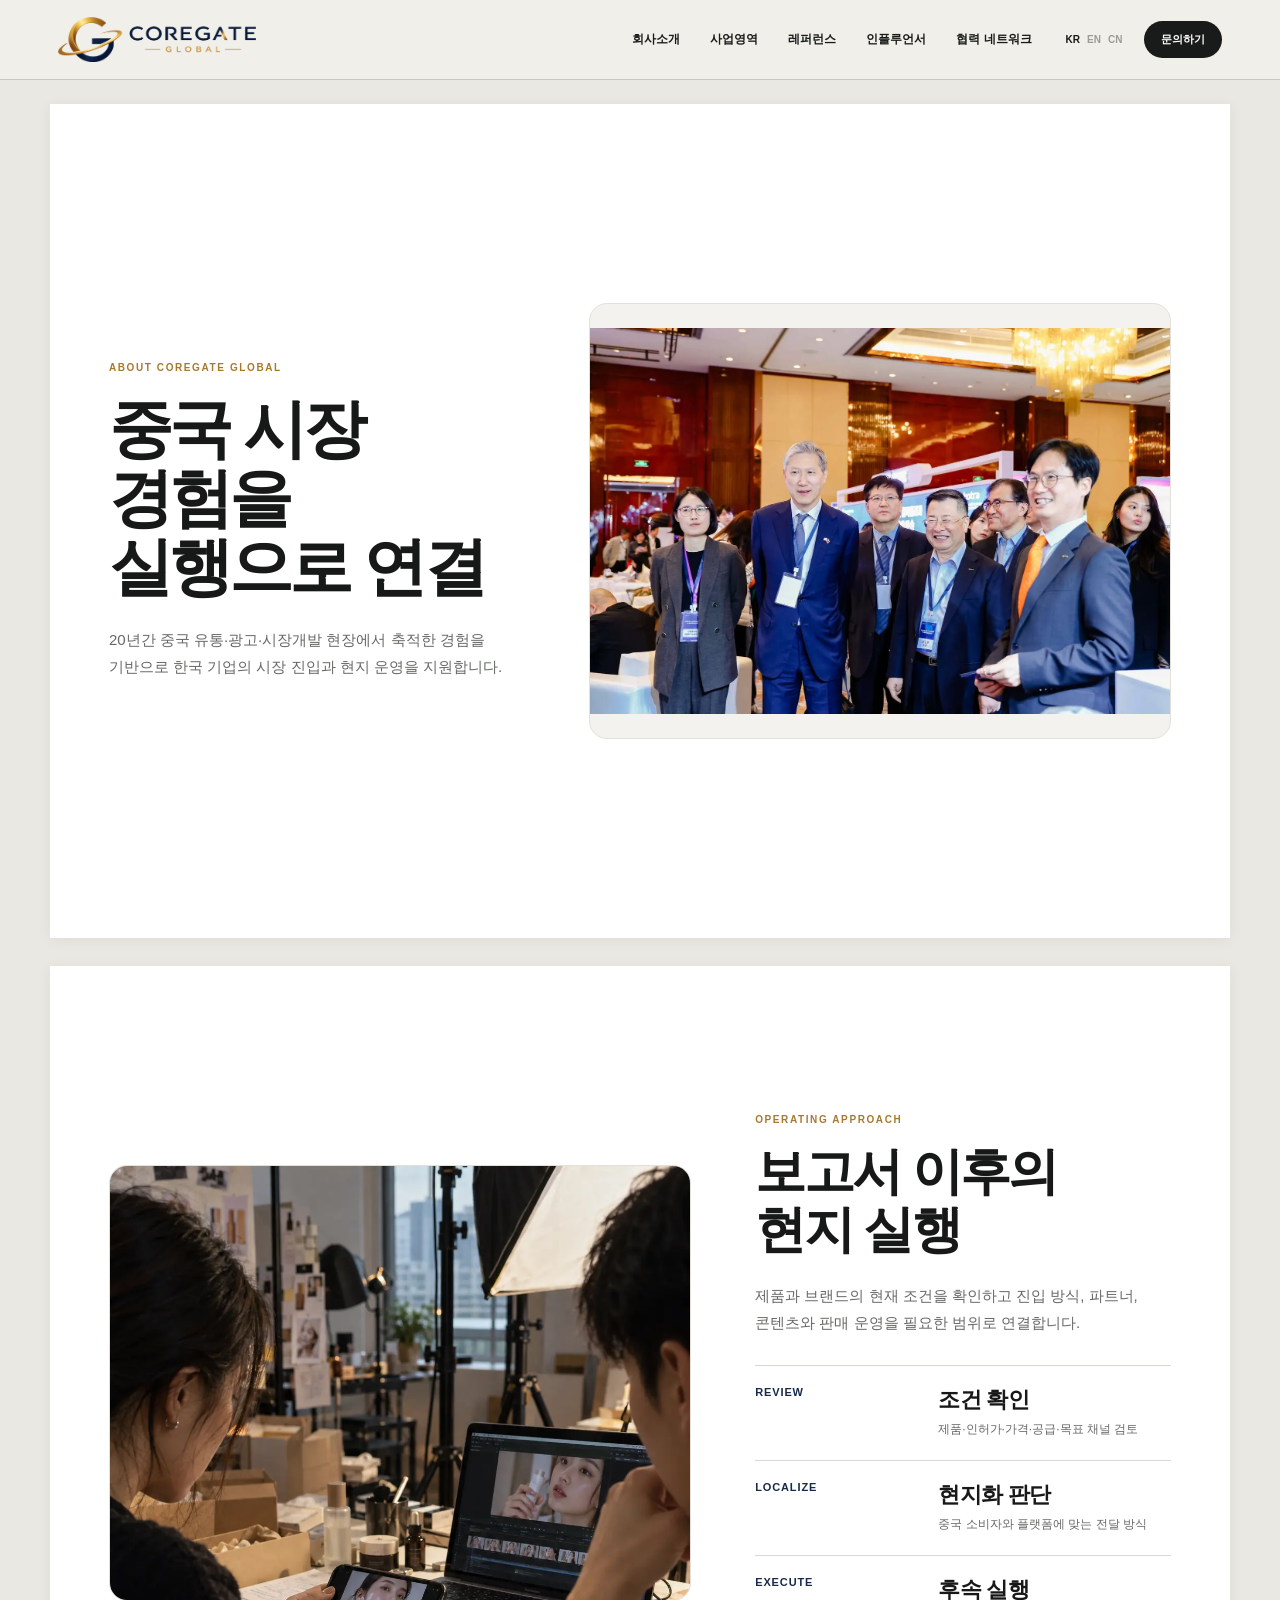
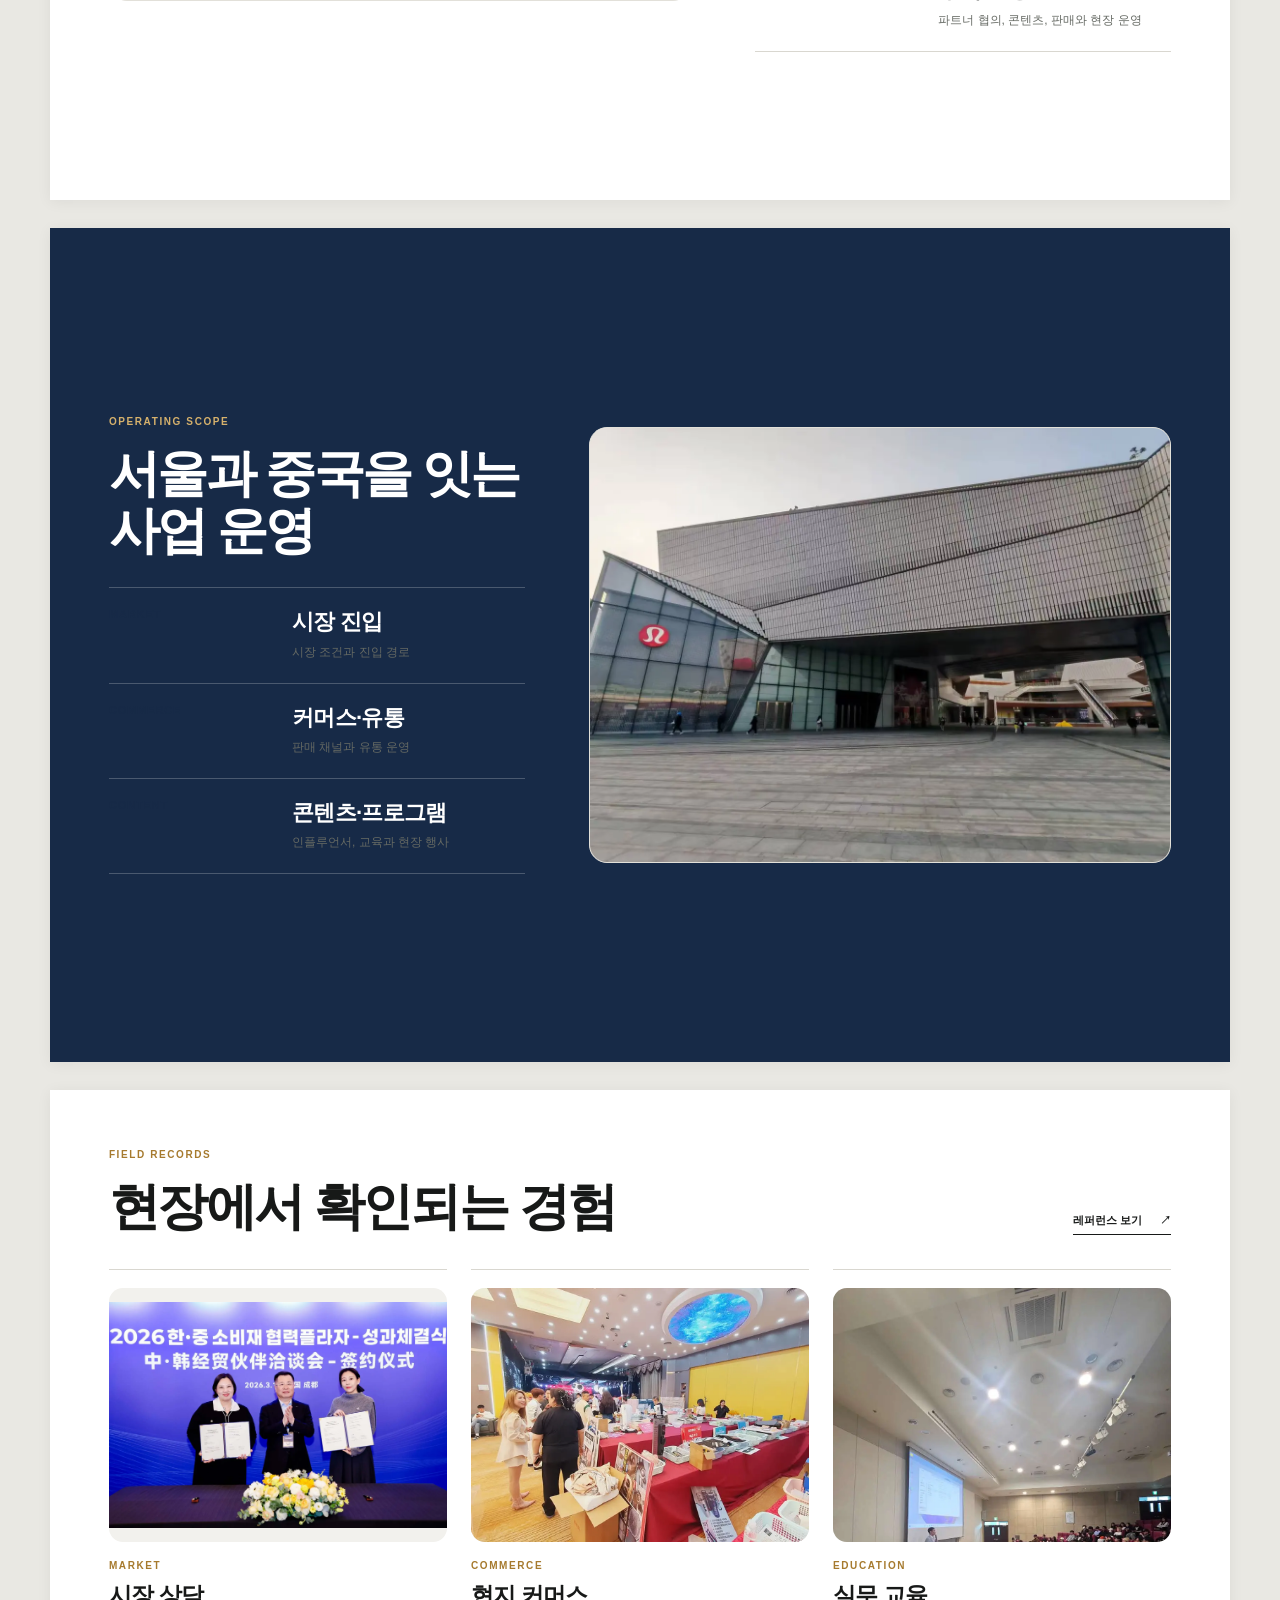
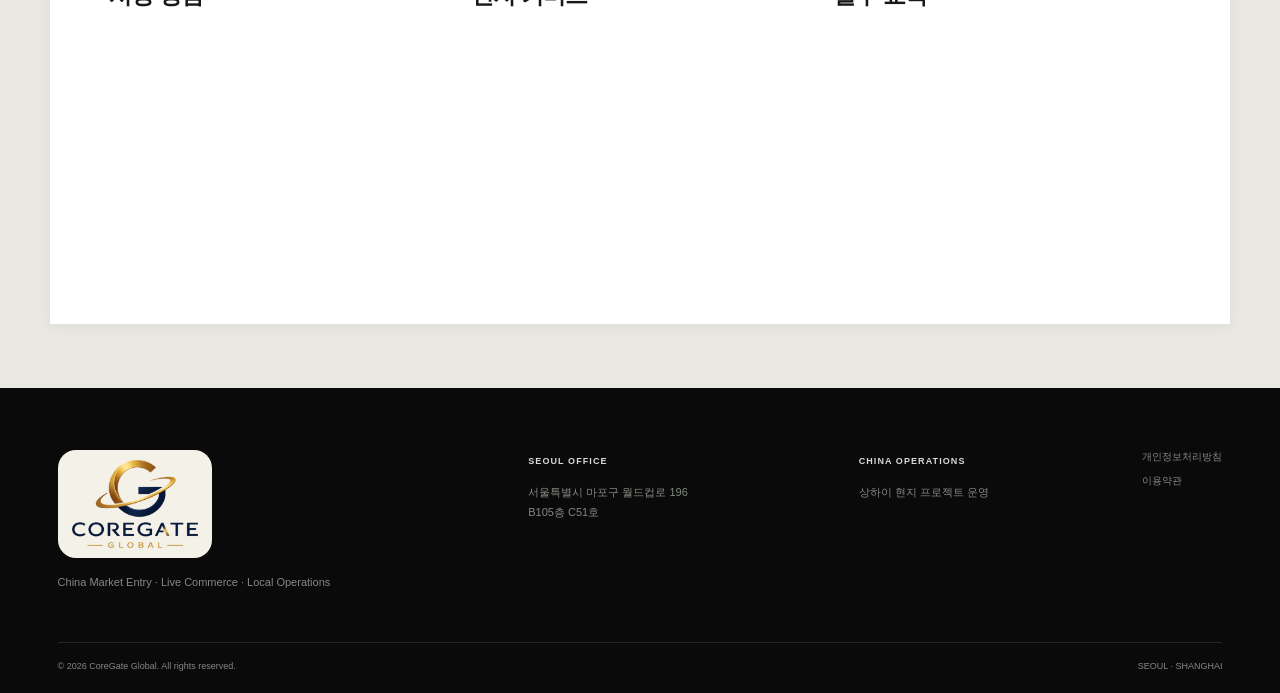
==== commit 3ab7dc21: "Unify site with landscape editorial system" ====
--- a/about/index.html
+++ b/about/index.html
@@ -1,132 +1,9 @@
-<!doctype html>
-<html lang="ko">
-<head>
-  <meta charset="utf-8">
-  <meta name="viewport" content="width=device-width,initial-scale=1">
-  <meta name="description" content="20년 중국 시장 경험을 바탕으로 시장 진입, 유통, 콘텐츠, 현지 운영을 연결하는 CoreGate Global을 소개합니다.">
-  <meta name="theme-color" content="#f2f0e9">
-  <title>회사소개 | CoreGate Global</title>
-  <link rel="canonical" href="https://www.coregateglobal.com/about/">
-  <meta property="og:title" content="회사소개 | CoreGate Global">
-  <meta property="og:description" content="중국 시장을 이해하고 한국 브랜드의 다음 실행을 연결합니다.">
-  <meta property="og:type" content="website">
-  <meta property="og:url" content="https://www.coregateglobal.com/about/">
-  <meta property="og:image" content="https://www.coregateglobal.com/assets/media/kotra-chengdu-delegation.webp">
-  <link rel="stylesheet" href="../assets/site.css">
-  <link rel="stylesheet" href="../assets/pages.css">
-</head>
-<body>
-  <a class="skip" href="#content">본문 바로가기</a>
-  <header class="site-header">
-    <div class="shell nav-row">
-      <a class="wordmark" href="../index.html" aria-label="CoreGate Global 홈"><img src="../assets/media/coregate-global-logo-horizontal.png" alt="CoreGate Global"></a>
-      <nav class="primary-nav" id="primary-nav" aria-label="주요 메뉴">
-        <a href="./" aria-current="page"><span class="lang-ko">회사소개</span><span class="lang-en">About</span><span class="lang-zh">公司介绍</span></a>
-        <a href="../business/"><span class="lang-ko">사업영역</span><span class="lang-en">Capabilities</span><span class="lang-zh">业务领域</span></a>
-        <a href="../projects/"><span class="lang-ko">레퍼런스</span><span class="lang-en">References</span><span class="lang-zh">项目案例</span></a>
-        <a href="../influencer/"><span class="lang-ko">인플루언서</span><span class="lang-en">Influencer</span><span class="lang-zh">达人合作</span></a>
-        <a href="../network/"><span class="lang-ko">협력 네트워크</span><span class="lang-en">Network</span><span class="lang-zh">合作网络</span></a>
-      </nav>
-      <div class="nav-tools">
-        <div class="language" aria-label="언어 선택"><button type="button" class="active" data-lang="ko">KR</button><button type="button" data-lang="en">EN</button><button type="button" data-lang="zh-CN">CN</button></div>
-        <a class="nav-contact" href="../index.html#contact"><span class="lang-ko">문의하기</span><span class="lang-en">Contact</span><span class="lang-zh">联系</span></a>
-        <button class="menu-toggle" type="button" aria-controls="primary-nav" aria-expanded="false" aria-label="메뉴 열기"><span></span><span></span></button>
-      </div>
-    </div>
-  </header>
-
-  <main id="content" class="subpage-main">
-    <section class="page-hero">
-      <div class="shell page-hero-grid">
-        <div>
-          <nav class="page-breadcrumb" aria-label="현재 위치"><a href="../index.html">HOME</a><span>/</span><span>ABOUT</span></nav>
-          <p class="page-kicker">ABOUT COREGATE GLOBAL</p>
-          <h1><span class="lang-ko">중국 시장을 이해하고,<br>다음 실행을 연결합니다</span><span class="lang-en">China insight.<br>Built for execution.</span><span class="lang-zh">理解中国市场，<br>连接下一步执行</span></h1>
-          <p class="page-lead"><span class="lang-ko">20년간 중국 유통·광고·시장개발 현장에서 축적한 경험을 기반으로 한국 기업의 시장 진입부터 현지 운영까지 연결합니다.</span><span class="lang-en">Built on 20 years across China distribution, advertising and market development, we connect Korean companies from market entry to local execution.</span><span class="lang-zh">依托20年中国流通、广告及市场开发经验，为韩国企业衔接从市场进入到本地执行的全过程。</span></p>
-        </div>
-        <figure class="page-hero-media"><img src="../assets/media/kotra-chengdu-delegation.webp" alt="중국 현지 비즈니스 협력 현장"><figcaption>CHINA FIELD RECORD</figcaption></figure>
-      </div>
-    </section>
-
-    <section class="page-facts-wrap" aria-label="회사 핵심 정보">
-      <dl class="shell page-facts">
-        <div><dt>EXPERIENCE</dt><dd><span class="lang-ko">중국 시장 20년+</span><span class="lang-en">20+ Years in China</span><span class="lang-zh">深耕中国市场20余年</span></dd></div>
-        <div><dt>BASE</dt><dd>SEOUL ↔ SHANGHAI</dd></div>
-        <div><dt>LANGUAGE</dt><dd>KR · CN · EN</dd></div>
-        <div><dt>FOCUS</dt><dd>MARKET · COMMERCE · CONTENT</dd></div>
-      </dl>
-    </section>
-
-    <section class="page-section">
-      <div class="shell page-section-grid">
-        <span class="page-section-label">01 / WHO WE ARE</span>
-        <div class="page-copy">
-          <h2><span class="lang-ko">중국에서 실제로 움직이는<br>사업을 설계합니다</span><span class="lang-en">Designed to move<br>in the China market.</span><span class="lang-zh">设计能够在中国市场<br>真正落地的业务</span></h2>
-          <p><span class="lang-ko">코어게이트글로벌은 시장 조사만 제공하는 컨설팅사가 아닙니다. 제품과 브랜드의 현재 조건을 살피고, 적합한 진입 방식과 현지 파트너를 검토하며, 콘텐츠·커머스·행사 운영까지 필요한 실행을 이어갑니다.</span><span class="lang-en">CoreGate Global goes beyond market reports. We assess each product and brand, identify the right entry route and local partners, then connect the work to content, commerce and on-site programs.</span><span class="lang-zh">CoreGate Global不止提供市场报告。我们评估产品与品牌现状，筛选合适的进入路径与本地伙伴，并衔接内容、商业及现场项目执行。</span></p>
-          <p><span class="lang-ko">프로젝트의 크기보다 실행 가능성을 우선합니다. 확인되지 않은 성과를 약속하기보다 시장과 채널의 조건을 명확히 정리하고, 단계별로 판단할 수 있는 구조를 만듭니다.</span><span class="lang-en">Feasibility comes before scale. Rather than promising unverified outcomes, we clarify market and channel conditions and build a structure for sound decisions at every stage.</span><span class="lang-zh">相较项目规模，我们更重视可执行性。不承诺未经验证的结果，而是明确市场与渠道条件，为各阶段建立可判断的工作结构。</span></p>
-        </div>
-      </div>
-    </section>
-
-    <section class="page-section alt">
-      <div class="shell page-section-grid">
-        <span class="page-section-label">02 / WORKING PRINCIPLES</span>
-        <div class="page-copy">
-          <h2><span class="lang-ko">판단이 분명한<br>세 가지 운영 원칙</span><span class="lang-en">Three principles<br>for clear execution.</span><span class="lang-zh">清晰执行的<br>三项原则</span></h2>
-          <div class="principle-grid">
-            <article><span>01 · REVIEW</span><h3><span class="lang-ko">조건 확인</span><span class="lang-en">Readiness First</span><span class="lang-zh">条件确认</span></h3><p><span class="lang-ko">제품, 인허가, 가격, 공급과 목표 채널을 먼저 확인합니다.</span><span class="lang-en">We begin with product, compliance, pricing, supply and channel readiness.</span><span class="lang-zh">首先确认产品、许可、价格、供应及目标渠道。</span></p></article>
-            <article><span>02 · LOCALIZE</span><h3><span class="lang-ko">현지화 판단</span><span class="lang-en">Local Fit</span><span class="lang-zh">本地化判断</span></h3><p><span class="lang-ko">중국 소비자와 플랫폼 환경에 맞는 전달 방식과 진입 경로를 설계합니다.</span><span class="lang-en">We shape market messages and routes around Chinese consumers and platforms.</span><span class="lang-zh">依据中国消费者与平台环境设计传播方式和进入路径。</span></p></article>
-            <article><span>03 · EXECUTE</span><h3><span class="lang-ko">후속 실행</span><span class="lang-en">Follow Through</span><span class="lang-zh">后续执行</span></h3><p><span class="lang-ko">상담 이후 파트너 협의, 콘텐츠, 판매와 현장 운영까지 이어갑니다.</span><span class="lang-en">After consultation, we continue through partner coordination, content, sales and field work.</span><span class="lang-zh">咨询后继续衔接伙伴洽谈、内容、销售及现场运营。</span></p></article>
-          </div>
-        </div>
-      </div>
-    </section>
-
-    <section class="page-section">
-      <div class="shell page-section-grid">
-        <span class="page-section-label">03 / OPERATING SCOPE</span>
-        <div class="page-copy">
-          <h2><span class="lang-ko">시장 진입부터 현지 운영까지</span><span class="lang-en">From entry to local operations.</span><span class="lang-zh">从市场进入到本地运营</span></h2>
-          <div class="operating-list">
-            <article><span>MARKET</span><div><h3><span class="lang-ko">시장 진입</span><span class="lang-en">Market Entry</span><span class="lang-zh">市场进入</span></h3><p><span class="lang-ko">시장 조건 검토, 파트너 상담, 진입 경로 설계</span><span class="lang-en">Market review, partner consultation and entry planning</span><span class="lang-zh">市场条件评估、伙伴咨询与进入路径设计</span></p></div></article>
-            <article><span>COMMERCE</span><div><h3><span class="lang-ko">커머스·유통</span><span class="lang-en">Commerce</span><span class="lang-zh">商业流通</span></h3><p><span class="lang-ko">판매 채널, 유통 파트너, 주문·물류 운영 검토</span><span class="lang-en">Sales channels, distribution partners and fulfillment review</span><span class="lang-zh">销售渠道、流通伙伴及订单物流运营评估</span></p></div></article>
-            <article><span>CONTENT</span><div><h3><span class="lang-ko">콘텐츠·크리에이터</span><span class="lang-en">Content &amp; Creators</span><span class="lang-zh">内容与达人</span></h3><p><span class="lang-ko">현지 플랫폼 콘텐츠, 인플루언서, 라이브커머스 연계</span><span class="lang-en">Local-platform content, influencers and live commerce</span><span class="lang-zh">本地平台内容、达人及直播电商衔接</span></p></div></article>
-            <article><span>PROGRAM</span><div><h3><span class="lang-ko">행사·교육</span><span class="lang-en">Programs &amp; Education</span><span class="lang-zh">活动与教育</span></h3><p><span class="lang-ko">한중 교류 행사, K-콘텐츠, 플랫폼 실무 교육</span><span class="lang-en">Korea–China events, K-content and platform education</span><span class="lang-zh">中韩交流活动、K-内容及平台实务教育</span></p></div></article>
-          </div>
-          <a class="page-inline-link" href="../business/"><span class="lang-ko">사업영역 자세히 보기</span><span class="lang-en">View Capabilities</span><span class="lang-zh">查看业务领域</span><span>↘</span></a>
-        </div>
-      </div>
-    </section>
-
-    <section class="page-section dark">
-      <div class="shell page-section-grid">
-        <span class="page-section-label">04 / FIELD RECORDS</span>
-        <div class="page-copy">
-          <h2><span class="lang-ko">현장에서 확인되는 경험</span><span class="lang-en">Experience, seen in the field.</span><span class="lang-zh">在现场得到印证的经验</span></h2>
-          <p><span class="lang-ko">상담, 현지 커머스, 실무 교육 등 수행 범위를 실제 기록으로 보여드립니다.</span><span class="lang-en">Actual records across consultation, local commerce and practical education.</span><span class="lang-zh">以实际记录呈现市场咨询、本地商业及实务教育等工作范围。</span></p>
-          <div class="page-photo-grid">
-            <article class="page-photo wide"><figure><img src="../assets/media/kotra-china-entry-2026.webp" alt="중국 현지 시장 상담과 비즈니스 협의 현장" loading="lazy"></figure><h3><span class="lang-ko">시장 상담</span><span class="lang-en">Market Consultation</span><span class="lang-zh">市场咨询</span></h3><p><span class="lang-ko">한국 소비재의 중국 진입 조건과 현지 협력 가능성 검토.</span><span class="lang-en">Reviewing China-entry conditions and local partnership potential.</span><span class="lang-zh">评估韩国消费品进入中国的条件与本地合作可能性。</span></p></article>
-            <article class="page-photo"><figure><img src="../assets/media/china-live-product-selection.webp" alt="중국 라이브커머스 제품 검토 현장" loading="lazy"></figure><h3><span class="lang-ko">현지 커머스</span><span class="lang-en">Local Commerce</span><span class="lang-zh">本地商业</span></h3><p><span class="lang-ko">방송과 판매에 앞선 제품·운영 환경 확인.</span><span class="lang-en">Product and operating review before broadcast and sales.</span><span class="lang-zh">直播与销售前的产品及运营环境确认。</span></p></article>
-            <article class="page-photo contain"><figure><img src="../assets/media/creator-education-lecture.webp" alt="국내 도우인 실무 교육 강의 현장" loading="lazy"></figure><h3><span class="lang-ko">실무 교육</span><span class="lang-en">Practical Education</span><span class="lang-zh">实务教育</span></h3><p><span class="lang-ko">중국 플랫폼과 크리에이터 커머스의 현장 중심 교육.</span><span class="lang-en">Field-led education on China platforms and creator commerce.</span><span class="lang-zh">围绕中国平台与达人商业的现场型教育。</span></p></article>
-          </div>
-        </div>
-      </div>
-    </section>
-
-    <section class="page-cta">
-      <div class="shell page-cta-panel"><div><h2><span class="lang-ko">중국 시장의 다음 단계를<br>함께 검토합니다</span><span class="lang-en">Let’s review your next<br>move in China.</span><span class="lang-zh">共同研判中国市场的<br>下一步行动</span></h2><p><span class="lang-ko">제품, 목표 시장과 현재 준비 단계를 알려주시면 필요한 실행 범위를 확인해드립니다.</span><span class="lang-en">Share your product, target market and current stage—we will review the right scope.</span><span class="lang-zh">请告知产品、目标市场与当前准备阶段，我们将评估所需执行范围。</span></p></div><a class="button" href="../index.html#contact"><span class="lang-ko">프로젝트 문의</span><span class="lang-en">Start a Project</span><span class="lang-zh">项目咨询</span> ↗</a></div>
-    </section>
-  </main>
-
-  <footer class="site-footer">
-    <div class="shell footer-grid">
-      <div class="footer-brand"><img src="../assets/media/coregate-global-logo.png" alt="CoreGate Global"><p>China Market Entry · Live Commerce · Local Operations · Content</p></div>
-      <div><strong>SEOUL OFFICE</strong><p><span class="lang-ko">서울특별시 마포구 월드컵로 196<br>B105층 C51호</span><span class="lang-en">B105-C51, 196 World Cup-ro,<br>Mapo-gu, Seoul, Korea</span><span class="lang-zh">韩国首尔特别市麻浦区世界杯路196<br>B105层 C51号</span></p></div>
-      <div><strong>CHINA OPERATIONS</strong><p><span class="lang-ko">상하이 현지 프로젝트 운영</span><span class="lang-en">Shanghai project operations</span><span class="lang-zh">上海本地项目运营</span></p></div>
-      <div class="footer-links"><a href="../privacy.html"><span class="lang-ko">개인정보처리방침</span><span class="lang-en">Privacy</span><span class="lang-zh">隐私政策</span></a><a href="../terms.html"><span class="lang-ko">이용약관</span><span class="lang-en">Terms</span><span class="lang-zh">使用条款</span></a></div>
-    </div>
-    <div class="shell footer-bottom"><span>© 2026 CoreGate Global. All rights reserved.</span><span>SEOUL · SHANGHAI</span></div>
-  </footer>
-  <script src="../assets/site.js"></script>
-</body>
-</html>
+<!doctype html><html lang="ko"><head><meta charset="utf-8"><meta name="viewport" content="width=device-width,initial-scale=1"><meta name="description" content="20년 중국 시장 경험을 바탕으로 시장 진입, 유통, 콘텐츠와 현지 운영을 연결하는 CoreGate Global을 소개합니다."><meta name="theme-color" content="#e9e8e3"><title>회사소개 | CoreGate Global</title><link rel="canonical" href="https://www.coregateglobal.com/about/"><meta property="og:title" content="회사소개 | CoreGate Global"><meta property="og:description" content="중국 시장을 이해하고 한국 브랜드의 다음 실행을 연결합니다."><meta property="og:type" content="website"><meta property="og:url" content="https://www.coregateglobal.com/about/"><meta property="og:image" content="https://www.coregateglobal.com/assets/media/kotra-chengdu-delegation.webp"><link rel="stylesheet" href="../assets/site.css"><link rel="stylesheet" href="../assets/a4-system.css"></head><body>
+<a class="skip" href="#content">본문 바로가기</a><header class="site-header"><div class="shell nav-row"><a class="wordmark" href="../index.html" aria-label="CoreGate Global 홈"><img src="../assets/media/coregate-global-logo-horizontal.png" alt="CoreGate Global"></a><nav class="primary-nav" id="primary-nav" aria-label="주요 메뉴"><a href="./" aria-current="page"><span class="lang-ko">회사소개</span><span class="lang-en">About</span><span class="lang-zh">公司介绍</span></a><a href="../business/"><span class="lang-ko">사업영역</span><span class="lang-en">Capabilities</span><span class="lang-zh">业务领域</span></a><a href="../projects/"><span class="lang-ko">레퍼런스</span><span class="lang-en">References</span><span class="lang-zh">项目案例</span></a><a href="../influencer/"><span class="lang-ko">인플루언서</span><span class="lang-en">Influencer</span><span class="lang-zh">达人合作</span></a><a href="../network/"><span class="lang-ko">협력 네트워크</span><span class="lang-en">Network</span><span class="lang-zh">合作网络</span></a></nav><div class="nav-tools"><div class="language" aria-label="언어 선택"><button type="button" class="active" data-lang="ko">KR</button><button type="button" data-lang="en">EN</button><button type="button" data-lang="zh-CN">CN</button></div><a class="nav-contact" href="../index.html#contact"><span class="lang-ko">문의하기</span><span class="lang-en">Contact</span><span class="lang-zh">联系</span></a><button class="menu-toggle" type="button" aria-controls="primary-nav" aria-expanded="false" aria-label="메뉴 열기"><span></span><span></span></button></div></div></header>
+<main id="content" class="cg-main">
+  <section class="cg-sheet"><div class="cg-sheet-inner cg-sheet-split"><div class="cg-copy"><p class="cg-kicker">ABOUT COREGATE GLOBAL</p><h1><span class="lang-ko">중국 시장 경험을<br>실행으로 연결</span><span class="lang-en">China experience.<br>Built for execution.</span><span class="lang-zh">将中国市场经验<br>转化为执行</span></h1><p><span class="lang-ko">20년간 중국 유통·광고·시장개발 현장에서 축적한 경험을 기반으로 한국 기업의 시장 진입과 현지 운영을 지원합니다.</span><span class="lang-en">Built on 20 years across China distribution, advertising and market development.</span><span class="lang-zh">依托20年中国流通、广告及市场开发经验，支持韩国企业进入市场并开展本地运营。</span></p></div><figure class="cg-media"><img src="../assets/media/kotra-chengdu-delegation.webp" alt="중국 현지 비즈니스 협력 현장"></figure></div></section>
+  <section class="cg-sheet"><div class="cg-sheet-inner cg-sheet-split reverse"><div class="cg-copy"><p class="cg-kicker">OPERATING APPROACH</p><h2><span class="lang-ko">보고서 이후의<br>현지 실행</span><span class="lang-en">Beyond reports.<br>Into operations.</span><span class="lang-zh">超越报告，<br>进入本地执行</span></h2><p><span class="lang-ko">제품과 브랜드의 현재 조건을 확인하고 진입 방식, 파트너, 콘텐츠와 판매 운영을 필요한 범위로 연결합니다.</span><span class="lang-en">We connect readiness, entry routes, partners, content and commerce into a practical operating scope.</span><span class="lang-zh">确认产品与品牌现状，并将进入路径、伙伴、内容与销售运营连接为可执行范围。</span></p><div class="cg-list"><article><strong>REVIEW</strong><div><h3><span class="lang-ko">조건 확인</span><span class="lang-en">Readiness</span><span class="lang-zh">条件确认</span></h3><p><span class="lang-ko">제품·인허가·가격·공급·목표 채널 검토</span><span class="lang-en">Product, compliance, pricing, supply and channels</span><span class="lang-zh">产品、许可、价格、供应与目标渠道</span></p></div></article><article><strong>LOCALIZE</strong><div><h3><span class="lang-ko">현지화 판단</span><span class="lang-en">Local Fit</span><span class="lang-zh">本地化判断</span></h3><p><span class="lang-ko">중국 소비자와 플랫폼에 맞는 전달 방식</span><span class="lang-en">Market messages suited to Chinese consumers and platforms</span><span class="lang-zh">适应中国消费者与平台的传播方式</span></p></div></article><article><strong>EXECUTE</strong><div><h3><span class="lang-ko">후속 실행</span><span class="lang-en">Follow Through</span><span class="lang-zh">后续执行</span></h3><p><span class="lang-ko">파트너 협의, 콘텐츠, 판매와 현장 운영</span><span class="lang-en">Partner coordination, content, sales and field work</span><span class="lang-zh">伙伴洽谈、内容、销售与现场运营</span></p></div></article></div></div><figure class="cg-media"><img src="../assets/media/china-commerce-field.webp" alt="중국 현지 커머스 운영 업무 현장" loading="lazy"></figure></div></section>
+  <section class="cg-sheet cg-dark"><div class="cg-sheet-inner cg-sheet-split"><div class="cg-copy"><p class="cg-kicker">OPERATING SCOPE</p><h2><span class="lang-ko">서울과 중국을 잇는<br>사업 운영</span><span class="lang-en">Connected operations<br>across Korea and China.</span><span class="lang-zh">连接韩国与中国的<br>业务运营</span></h2><div class="cg-list"><article><strong>MARKET</strong><div><h3><span class="lang-ko">시장 진입</span><span class="lang-en">Market Entry</span><span class="lang-zh">市场进入</span></h3><p><span class="lang-ko">시장 조건과 진입 경로</span><span class="lang-en">Market conditions and entry routes</span><span class="lang-zh">市场条件与进入路径</span></p></div></article><article><strong>COMMERCE</strong><div><h3><span class="lang-ko">커머스·유통</span><span class="lang-en">Commerce</span><span class="lang-zh">商业流通</span></h3><p><span class="lang-ko">판매 채널과 유통 운영</span><span class="lang-en">Sales channels and distribution</span><span class="lang-zh">销售渠道与流通运营</span></p></div></article><article><strong>CONTENT</strong><div><h3><span class="lang-ko">콘텐츠·프로그램</span><span class="lang-en">Content &amp; Programs</span><span class="lang-zh">内容与项目</span></h3><p><span class="lang-ko">인플루언서, 교육과 현장 행사</span><span class="lang-en">Influencers, education and events</span><span class="lang-zh">达人、教育与现场活动</span></p></div></article></div></div><figure class="cg-media"><img src="../assets/media/jiuguang-facade.webp" alt="중국 상하이 현지 프로젝트 공간" loading="lazy"></figure></div></section>
+  <section class="cg-sheet"><div class="cg-sheet-inner"><div class="cg-section-head"><div><p class="cg-kicker">FIELD RECORDS</p><h2><span class="lang-ko">현장에서 확인되는 경험</span><span class="lang-en">Experience in the field.</span><span class="lang-zh">现场经验</span></h2></div><a class="cg-link" href="../projects/"><span class="lang-ko">레퍼런스 보기</span><span class="lang-en">View References</span><span class="lang-zh">查看案例</span> ↗</a></div><div class="cg-grid-3"><article class="cg-card"><figure><img src="../assets/media/kotra-china-entry-2026.webp" alt="중국 시장 상담과 비즈니스 협의 현장" loading="lazy"></figure><p class="cg-kicker">MARKET</p><h3><span class="lang-ko">시장 상담</span><span class="lang-en">Market Consultation</span><span class="lang-zh">市场咨询</span></h3></article><article class="cg-card"><figure><img src="../assets/media/china-live-product-selection.webp" alt="중국 라이브커머스 제품 검토 현장" loading="lazy"></figure><p class="cg-kicker">COMMERCE</p><h3><span class="lang-ko">현지 커머스</span><span class="lang-en">Local Commerce</span><span class="lang-zh">本地商业</span></h3></article><article class="cg-card"><figure><img src="../assets/media/creator-education-lecture.webp" alt="국내 도우인 실무 교육 현장" loading="lazy"></figure><p class="cg-kicker">EDUCATION</p><h3><span class="lang-ko">실무 교육</span><span class="lang-en">Practical Education</span><span class="lang-zh">实务教育</span></h3></article></div></div></section>
+</main>
+<footer class="site-footer"><div class="shell footer-grid"><div class="footer-brand"><img src="../assets/media/coregate-global-logo.png" alt="CoreGate Global"><p>China Market Entry · Live Commerce · Local Operations</p></div><div><strong>SEOUL OFFICE</strong><p><span class="lang-ko">서울특별시 마포구 월드컵로 196<br>B105층 C51호</span><span class="lang-en">B105-C51, 196 World Cup-ro,<br>Mapo-gu, Seoul, Korea</span><span class="lang-zh">韩国首尔特别市麻浦区世界杯路196<br>B105层 C51号</span></p></div><div><strong>CHINA OPERATIONS</strong><p><span class="lang-ko">상하이 현지 프로젝트 운영</span><span class="lang-en">Shanghai project operations</span><span class="lang-zh">上海本地项目运营</span></p></div><div class="footer-links"><a href="../privacy.html"><span class="lang-ko">개인정보처리방침</span><span class="lang-en">Privacy</span><span class="lang-zh">隐私政策</span></a><a href="../terms.html"><span class="lang-ko">이용약관</span><span class="lang-en">Terms</span><span class="lang-zh">使用条款</span></a></div></div><div class="shell footer-bottom"><span>© 2026 CoreGate Global. All rights reserved.</span><span>SEOUL · SHANGHAI</span></div></footer><script src="../assets/site.js"></script></body></html>
--- a/assets/a4-system.css
+++ b/assets/a4-system.css
@@ -0,0 +1,242 @@
+:root {
+  --cg-page: #e9e8e3;
+  --cg-sheet: #ffffff;
+  --cg-navy: #172a47;
+  --cg-gold: #a67a2e;
+  --cg-text: #171918;
+  --cg-muted: #656963;
+  --cg-rule: #d9d7d0;
+}
+
+body { background: var(--cg-page); }
+.cg-main { padding: 104px 0 36px; }
+.cg-sheet { width: min(1180px, calc(100% - 48px)); min-height: min(834px, calc((100vw - 48px) * .707)); margin: 28px auto; background: var(--cg-sheet); box-shadow: 0 2px 14px rgba(18,24,31,.06); }
+.cg-sheet:first-child { margin-top: 0; }
+.cg-sheet-inner { min-height: inherit; box-sizing: border-box; padding: clamp(40px,4.6vw,64px); }
+.cg-sheet-split { display: grid; grid-template-columns: minmax(0,5fr) minmax(0,7fr); gap: clamp(38px,5vw,72px); align-items: center; }
+.cg-sheet-split.reverse { grid-template-columns: minmax(0,7fr) minmax(0,5fr); }
+.cg-sheet-split.reverse > .cg-copy { order: 2; }
+.cg-sheet-split.reverse > .cg-media { order: 1; }
+.cg-copy, .cg-media, .cg-card { min-width: 0; }
+.cg-kicker { color: var(--cg-gold); font-size: 10px; font-weight: 850; letter-spacing: .16em; }
+.cg-copy h1 { margin: 22px 0 0; color: var(--cg-text); font-size: clamp(48px,5vw,68px); line-height: 1.08; letter-spacing: -.06em; }
+.cg-copy h2, .cg-section-head h2 { margin: 18px 0 0; color: var(--cg-text); font-size: clamp(38px,4vw,54px); line-height: 1.12; letter-spacing: -.052em; }
+.cg-copy h3 { margin: 16px 0 0; color: var(--cg-text); font-size: 26px; line-height: 1.25; letter-spacing: -.035em; }
+.cg-copy > p:not(.cg-kicker), .cg-body { max-width: 650px; margin-top: 24px; color: var(--cg-muted); font-size: 15px; line-height: 1.82; }
+.cg-actions { display: flex; flex-wrap: wrap; align-items: center; gap: 24px; margin-top: 30px; }
+.cg-link { display: inline-flex; gap: 18px; padding-bottom: 6px; border-bottom: 1px solid currentColor; color: var(--cg-text); font-size: 11px; font-weight: 850; }
+.cg-media { display: grid; place-items: center; min-height: 420px; aspect-ratio: 4/3; overflow: hidden; border: 1px solid #e2e0d9; border-radius: 18px; background: #f3f2ee; }
+.cg-media img, .cg-card figure img { display: block; width: 100%; height: 100%; object-fit: contain; object-position: center; }
+.cg-media video { width: 100%; height: 100%; object-fit: contain; }
+.cg-caption { margin-top: 11px; color: #777a74; font-size: 10px; line-height: 1.5; }
+
+.cg-section-head { display: flex; justify-content: space-between; gap: 40px; align-items: end; margin-bottom: 34px; }
+.cg-section-head > p { max-width: 470px; color: var(--cg-muted); font-size: 14px; line-height: 1.75; }
+.cg-grid-2, .cg-grid-3, .cg-grid-4 { display: grid; gap: 24px; }
+.cg-grid-2 { grid-template-columns: repeat(2,minmax(0,1fr)); }
+.cg-grid-3 { grid-template-columns: repeat(3,minmax(0,1fr)); }
+.cg-grid-4 { grid-template-columns: repeat(4,minmax(0,1fr)); }
+.cg-card { display: flex; flex-direction: column; border-top: 1px solid var(--cg-rule); padding-top: 18px; }
+.cg-card figure { display: grid; place-items: center; aspect-ratio: 4/3; overflow: hidden; border-radius: 14px; background: #f2f1ed; }
+.cg-card .cg-kicker { margin-top: 18px; }
+.cg-card h3 { margin: 10px 0 0; color: var(--cg-text); font-size: 23px; line-height: 1.28; letter-spacing: -.035em; }
+.cg-card p:not(.cg-kicker) { margin-top: 10px; color: var(--cg-muted); font-size: 12px; line-height: 1.7; }
+.cg-card .cg-link { align-self: flex-start; margin-top: auto; padding-top: 18px; }
+
+.cg-list { margin-top: 28px; border-top: 1px solid var(--cg-rule); }
+.cg-list article { display: grid; grid-template-columns: 155px minmax(0,1fr); gap: 28px; padding: 20px 0; border-bottom: 1px solid var(--cg-rule); }
+.cg-list strong { color: var(--cg-navy); font-size: 11px; letter-spacing: .08em; }
+.cg-list h3 { margin: 0; font-size: 22px; letter-spacing: -.03em; }
+.cg-list p { margin-top: 7px; color: var(--cg-muted); font-size: 12px; line-height: 1.65; }
+
+.cg-dark { background: var(--cg-navy); color: #fff; }
+.cg-dark .cg-copy h1, .cg-dark .cg-copy h2, .cg-dark .cg-copy h3, .cg-dark .cg-section-head h2, .cg-dark .cg-card h3, .cg-dark .cg-link { color: #fff; }
+.cg-dark .cg-copy > p:not(.cg-kicker), .cg-dark .cg-section-head > p, .cg-dark .cg-card p:not(.cg-kicker), .cg-dark .cg-body { color: #c5cbd3; }
+.cg-dark .cg-kicker { color: #d6b16c; }
+.cg-dark .cg-card, .cg-dark .cg-list, .cg-dark .cg-list article { border-color: rgba(255,255,255,.22); }
+
+.cg-contact { display: grid; grid-template-columns: minmax(300px,.8fr) minmax(0,1.2fr); gap: 70px; align-items: center; }
+.cg-contact .inquiry-form { background: #f5f4f0; color: var(--cg-text); }
+
+@media (max-width: 980px) {
+  .cg-main { padding-top: 86px; }
+  .cg-sheet { width: min(760px,calc(100% - 32px)); min-height: 0; }
+  .cg-sheet-split, .cg-sheet-split.reverse, .cg-contact { grid-template-columns: 1fr; }
+  .cg-sheet-split.reverse > .cg-copy, .cg-sheet-split.reverse > .cg-media { order: initial; }
+  .cg-grid-4 { grid-template-columns: repeat(2,minmax(0,1fr)); }
+  .cg-grid-3 { grid-template-columns: 1fr; }
+  .cg-media { min-height: 0; }
+}
+
+@media (max-width: 640px) {
+  .cg-main { padding-top: 76px; }
+  .cg-sheet { width: calc(100% - 20px); margin: 14px auto; box-shadow: none; }
+  .cg-sheet-inner { padding: 28px 22px; }
+  .cg-copy h1 { font-size: 42px; }
+  .cg-copy h2, .cg-section-head h2 { font-size: 34px; }
+  .cg-copy > p:not(.cg-kicker), .cg-body { font-size: 14px; }
+  .cg-section-head { display: block; }
+  .cg-section-head > p { margin-top: 16px; }
+  .cg-grid-2, .cg-grid-4 { grid-template-columns: 1fr; }
+  .cg-card figure, .cg-media { aspect-ratio: 4/3; }
+  .cg-list article { grid-template-columns: 1fr; gap: 8px; }
+  .cg-contact { gap: 36px; }
+}
+
+/* Project detail pages: the same landscape-sheet rhythm and safe media framing. */
+.project-main { padding: 104px 0 36px; background: var(--cg-page); }
+.project-hero {
+  width: min(1180px, calc(100% - 48px));
+  margin: 0 auto;
+  padding: 0;
+  background: var(--cg-sheet);
+  box-shadow: 0 2px 14px rgba(18,24,31,.06);
+}
+.project-hero-grid.shell {
+  width: 100%;
+  max-width: none;
+  min-height: min(834px, calc((100vw - 48px) * .707));
+  box-sizing: border-box;
+  padding: clamp(40px,4.6vw,64px);
+  grid-template-columns: minmax(0,5fr) minmax(0,7fr);
+  gap: clamp(38px,5vw,72px);
+}
+.project-kicker { margin-top: 42px; color: var(--cg-gold); }
+.project-hero h1 {
+  margin-top: 22px;
+  color: var(--cg-text);
+  font-size: clamp(48px,5vw,68px);
+  line-height: 1.08;
+  letter-spacing: -.06em;
+}
+.project-lead { margin-top: 24px; color: var(--cg-muted); font-size: 15px; line-height: 1.82; }
+.project-cover {
+  display: grid;
+  place-items: center;
+  aspect-ratio: 4/3;
+  overflow: hidden;
+  border: 1px solid #e2e0d9;
+  border-radius: 18px;
+  background: #f3f2ee;
+}
+.project-cover img,
+.gallery-item img,
+.related-card img {
+  width: 100%;
+  height: 100%;
+  object-fit: contain;
+  object-position: center;
+}
+.project-facts-wrap { width: min(1180px,calc(100% - 48px)); margin: 28px auto; padding: 0; background: transparent; }
+.project-facts.shell { width: 100%; max-width: none; border-radius: 0; box-shadow: 0 2px 14px rgba(18,24,31,.04); }
+.project-facts div { min-width: 0; }
+.project-facts dd { overflow-wrap: anywhere; }
+
+.project-article { background: transparent; }
+.project-article > .shell {
+  width: min(1180px,calc(100% - 48px));
+  max-width: none;
+  min-height: min(834px,calc((100vw - 48px) * .707));
+  margin: 28px auto;
+  box-sizing: border-box;
+  padding: clamp(40px,4.6vw,64px);
+  background: var(--cg-sheet);
+  box-shadow: 0 2px 14px rgba(18,24,31,.06);
+}
+.case-section {
+  width: 100%;
+  min-height: 0;
+  margin: 0;
+  padding: 18px 0 48px;
+  border: 0;
+  background: transparent;
+  box-shadow: none;
+  align-content: start;
+}
+.case-section + .case-section { padding-top: 48px; border-top: 1px solid var(--cg-rule); }
+.case-copy { max-width: 860px; }
+.case-copy h2,
+.gallery-head h2,
+.outcome-panel h2 { font-size: clamp(38px,4vw,54px); line-height: 1.12; letter-spacing: -.052em; }
+.case-copy > p { font-size: 15px; line-height: 1.82; }
+.scope-grid { gap: 18px; }
+.scope-grid article {
+  min-height: 190px;
+  box-sizing: border-box;
+  padding: 26px;
+  border: 1px solid var(--cg-rule);
+  border-radius: 14px;
+  background: #f5f4f0;
+}
+
+.gallery-section,
+.project-outcome {
+  width: min(1180px,calc(100% - 48px));
+  min-height: min(834px,calc((100vw - 48px) * .707));
+  margin: 28px auto;
+  box-sizing: border-box;
+  padding: clamp(40px,4.6vw,64px);
+  background: var(--cg-navy);
+  box-shadow: 0 2px 14px rgba(18,24,31,.06);
+}
+.gallery-section > .shell,
+.project-outcome > .shell { width: 100%; max-width: none; }
+.gallery-grid { gap: 18px; }
+.gallery-item {
+  display: grid;
+  place-items: center;
+  border-radius: 14px;
+  background: #eef0f2;
+}
+.gallery-item:hover img,
+.gallery-item:focus-visible img { transform: none; }
+.project-outcome { display: grid; align-items: center; }
+.outcome-panel {
+  padding: 0;
+  border-radius: 0;
+  background: transparent;
+  grid-template-columns: minmax(170px,.28fr) minmax(0,1fr);
+}
+.related-projects,
+.project-cta { width: min(1180px,calc(100% - 48px)); margin: 28px auto; box-sizing: border-box; background: var(--cg-sheet); }
+.related-projects { padding: 48px 64px; }
+.related-card { border-radius: 14px; background: #f5f4f0; }
+.related-card figure { display: grid; place-items: center; border-radius: 10px; background: #ecebe6; }
+.project-cta { padding: 0; }
+.project-cta-row { width: 100%; max-width: none; border-radius: 0; }
+
+@media (max-width: 980px) {
+  .project-main { padding-top: 86px; }
+  .project-hero,
+  .project-facts-wrap,
+  .project-article > .shell,
+  .gallery-section,
+  .project-outcome,
+  .related-projects,
+  .project-cta { width: min(760px,calc(100% - 32px)); min-height: 0; }
+  .project-hero-grid.shell { min-height: 0; grid-template-columns: 1fr; }
+  .project-cover { aspect-ratio: 4/3; }
+}
+
+@media (max-width: 640px) {
+  .project-main { padding-top: 76px; }
+  .project-hero,
+  .project-facts-wrap,
+  .project-article > .shell,
+  .gallery-section,
+  .project-outcome,
+  .related-projects,
+  .project-cta { width: calc(100% - 20px); margin: 14px auto; box-shadow: none; }
+  .project-hero-grid.shell,
+  .project-article > .shell,
+  .gallery-section,
+  .project-outcome,
+  .related-projects { padding: 28px 22px; }
+  .project-hero h1 { font-size: 42px; }
+  .project-kicker { margin-top: 28px; }
+  .case-copy h2,
+  .gallery-head h2,
+  .outcome-panel h2 { font-size: 34px; }
+  .outcome-panel { grid-template-columns: 1fr; }
+  .related-card { grid-template-columns: 110px 1fr; }
+}
